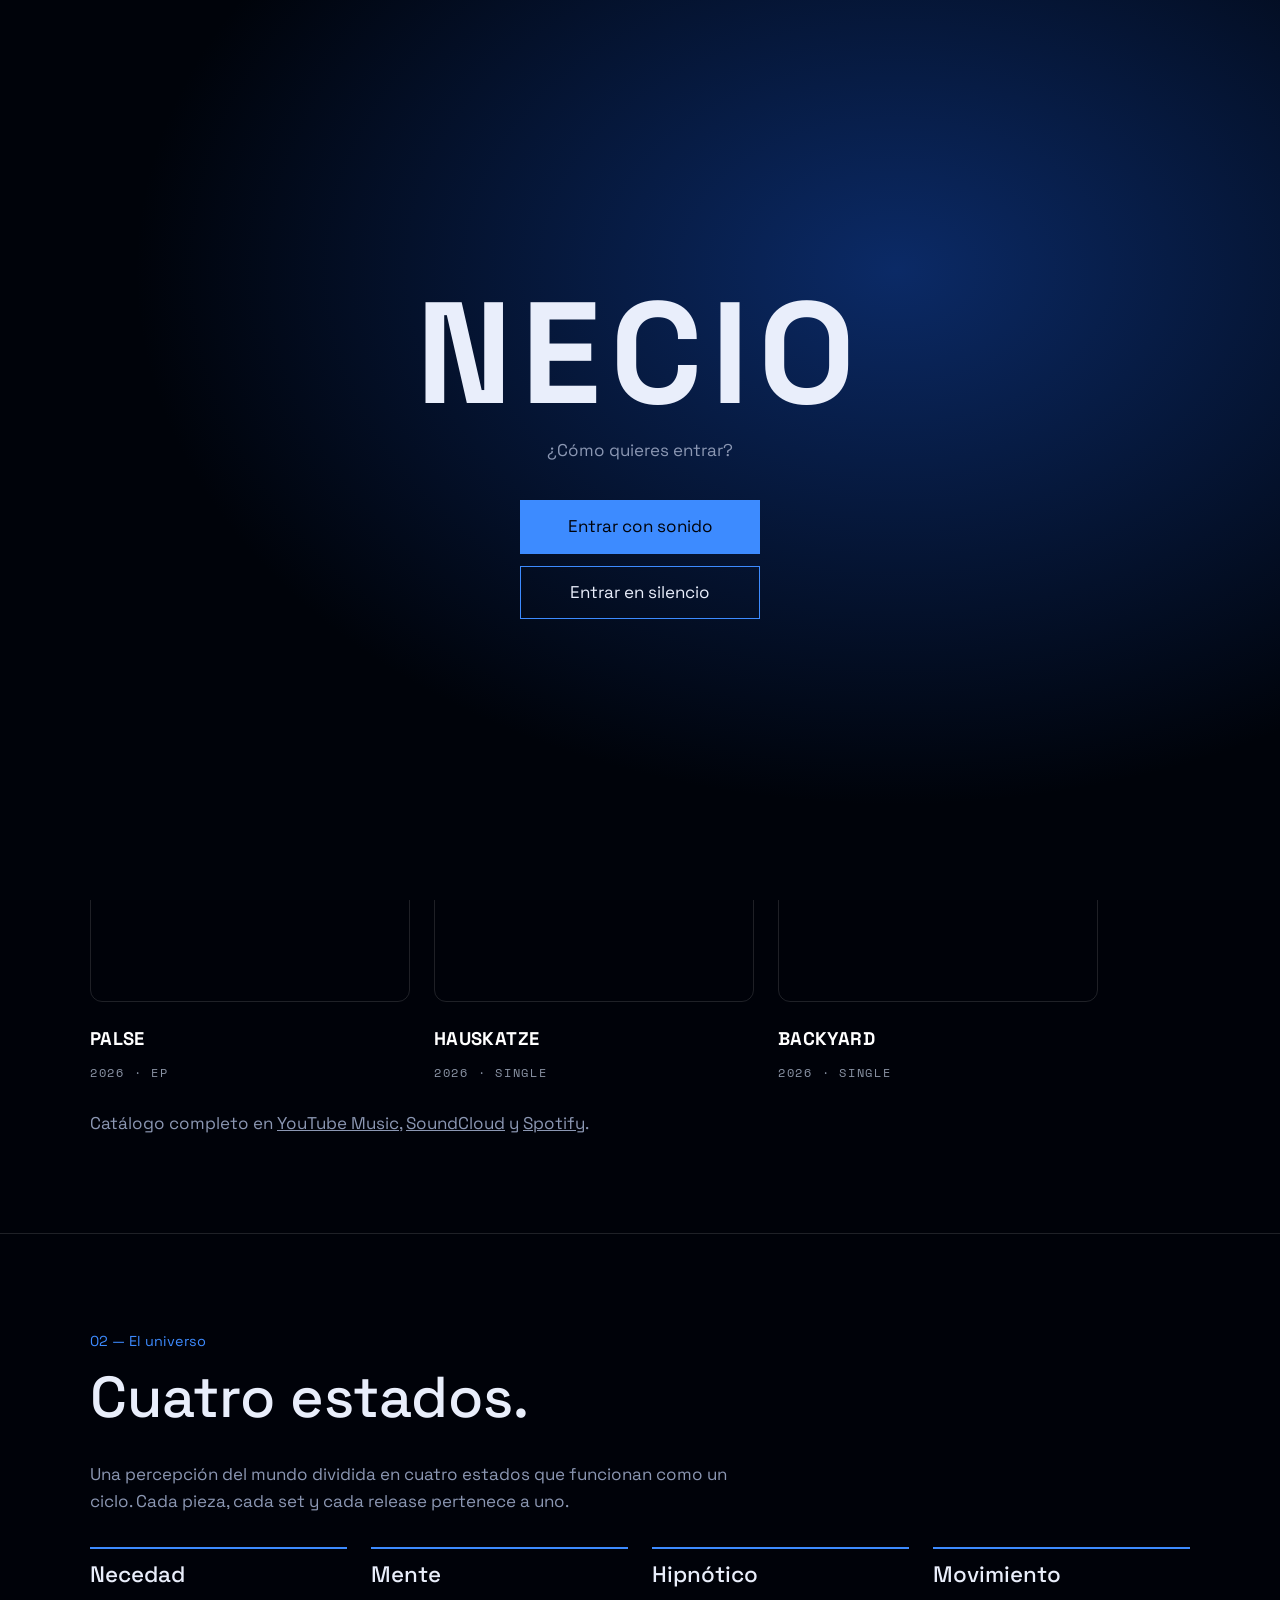
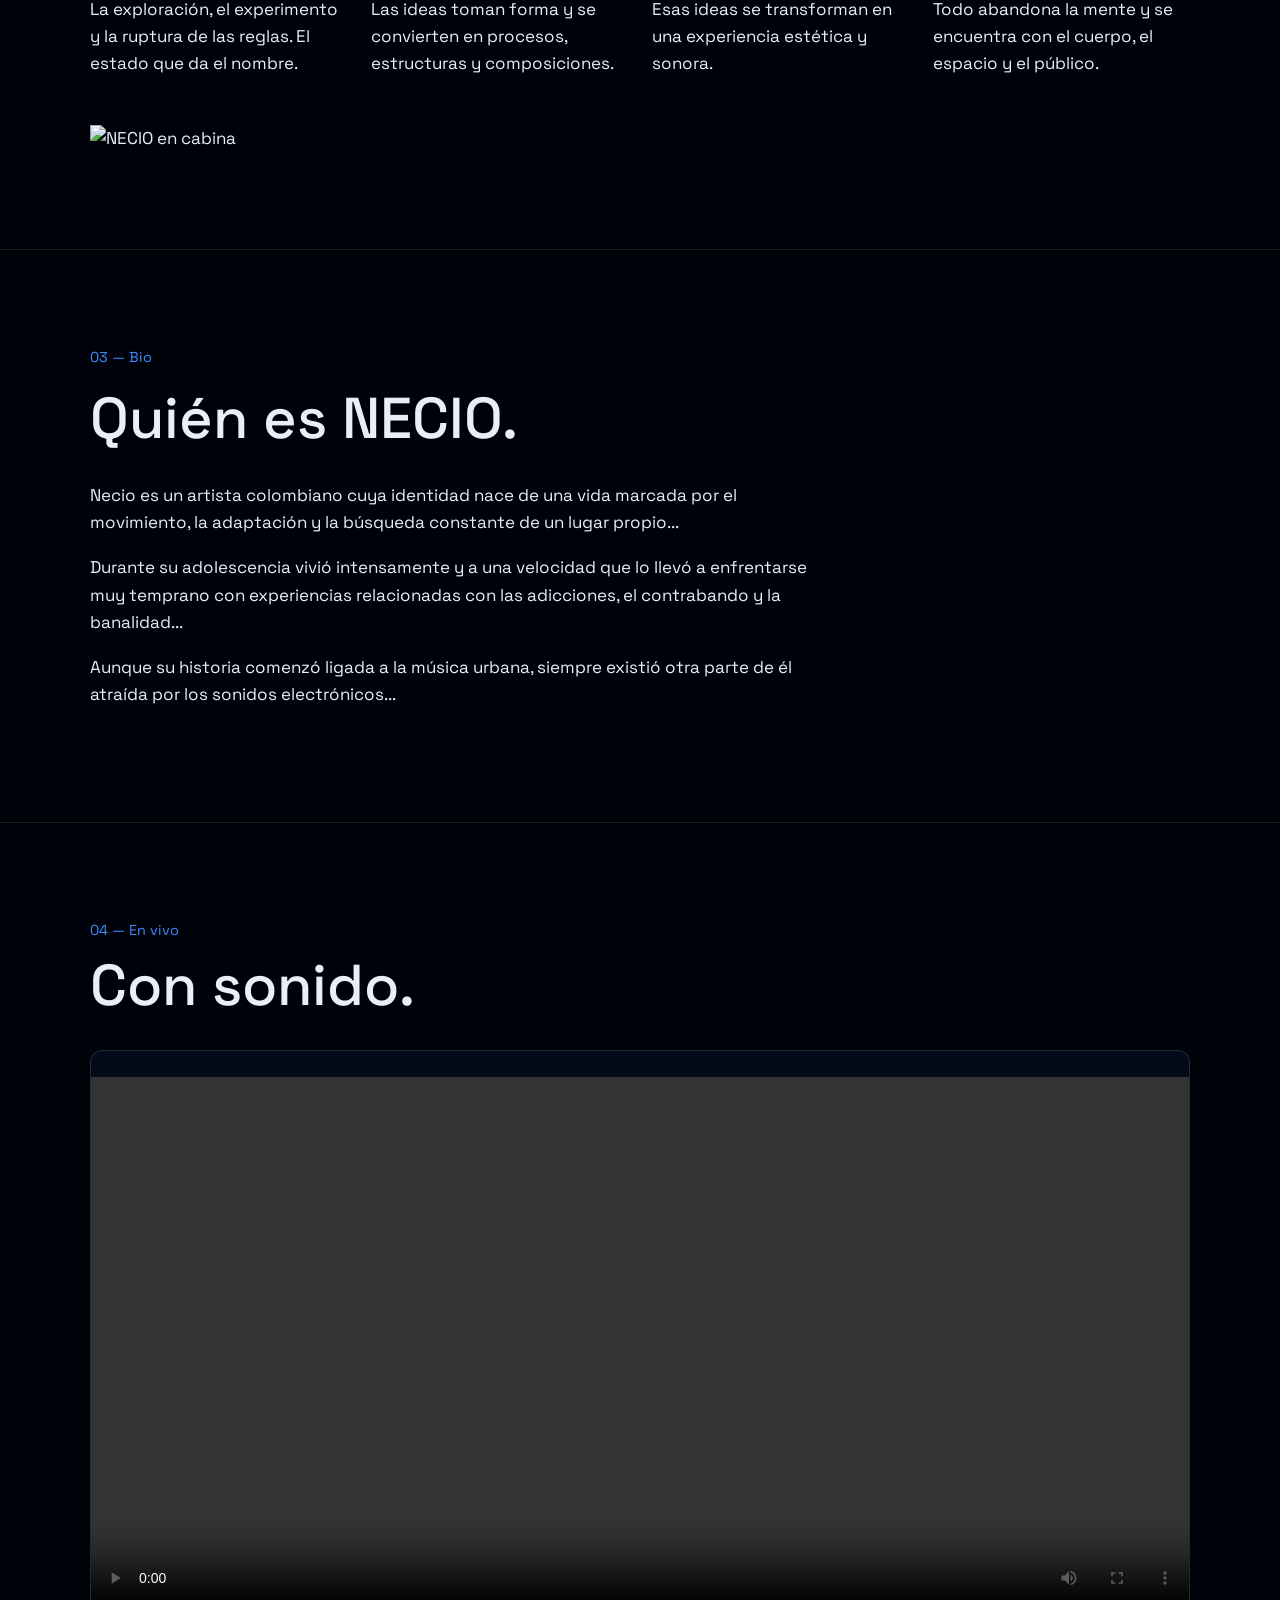
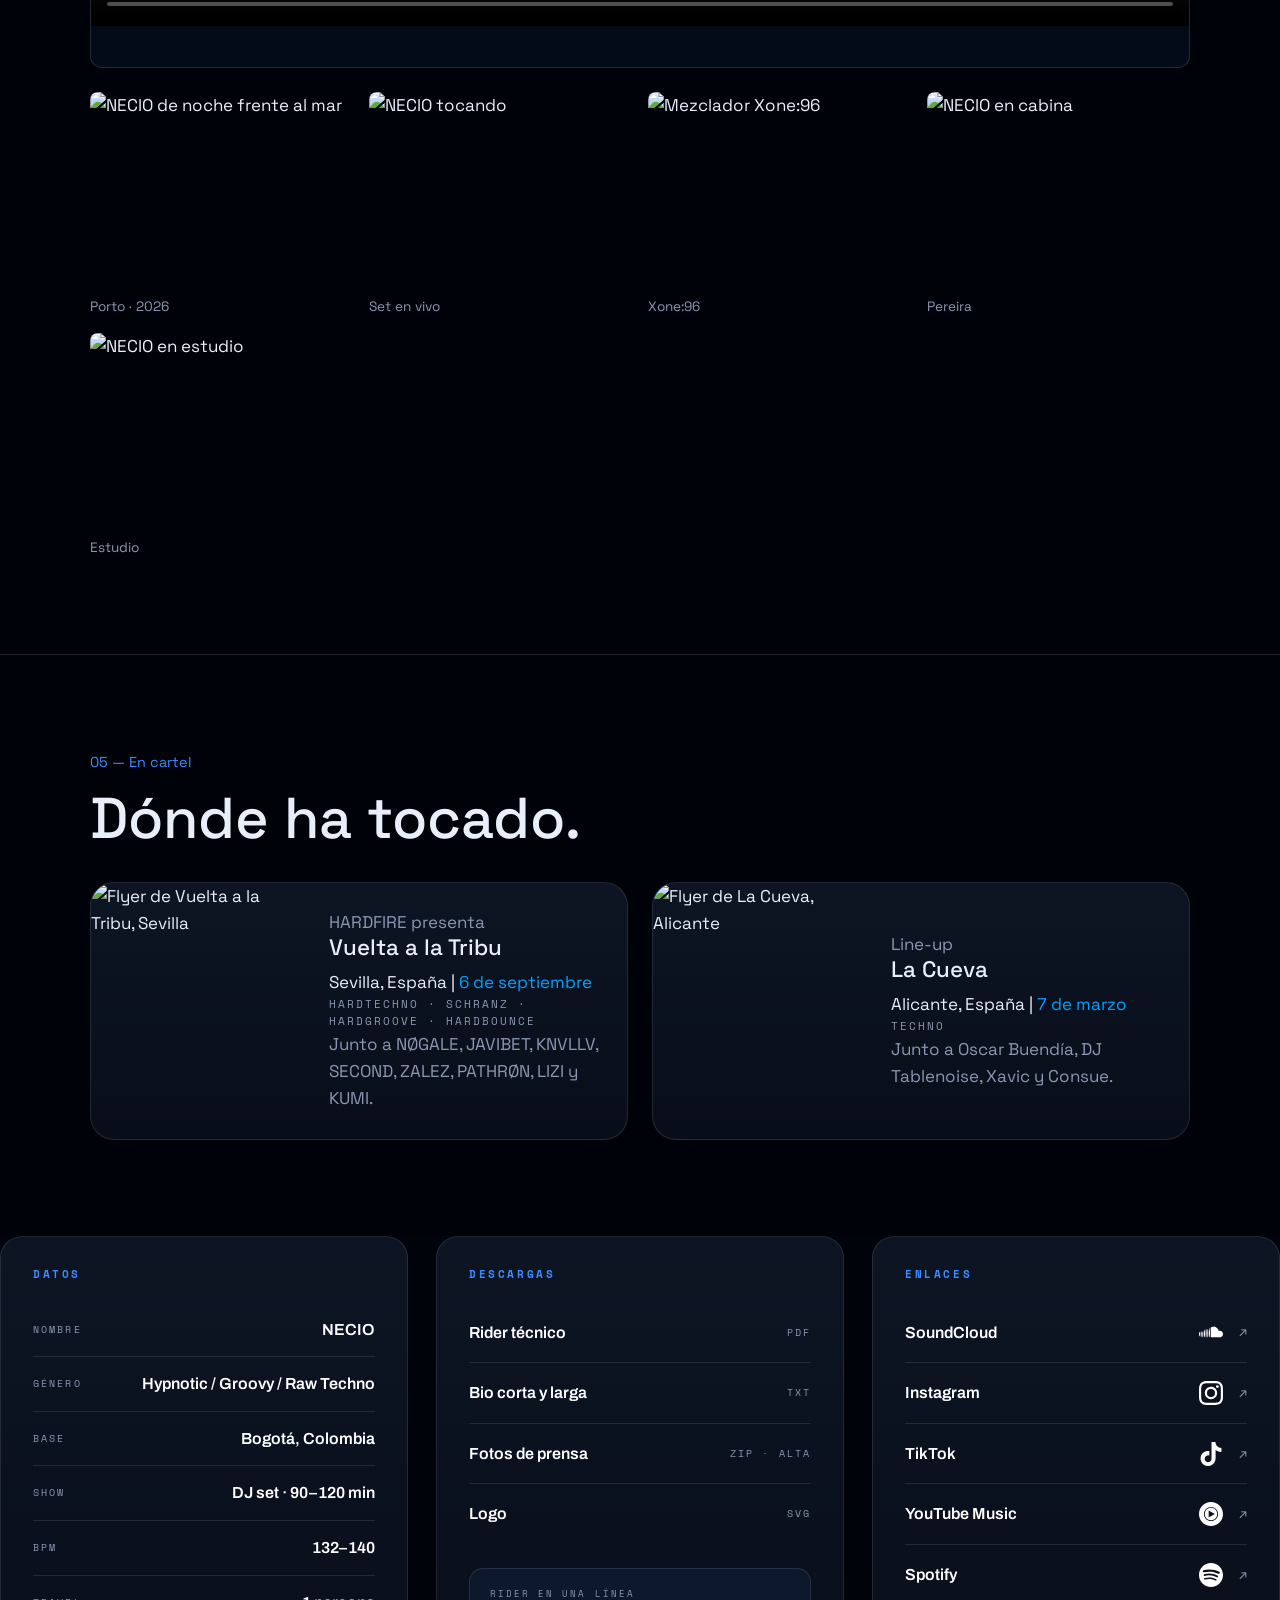
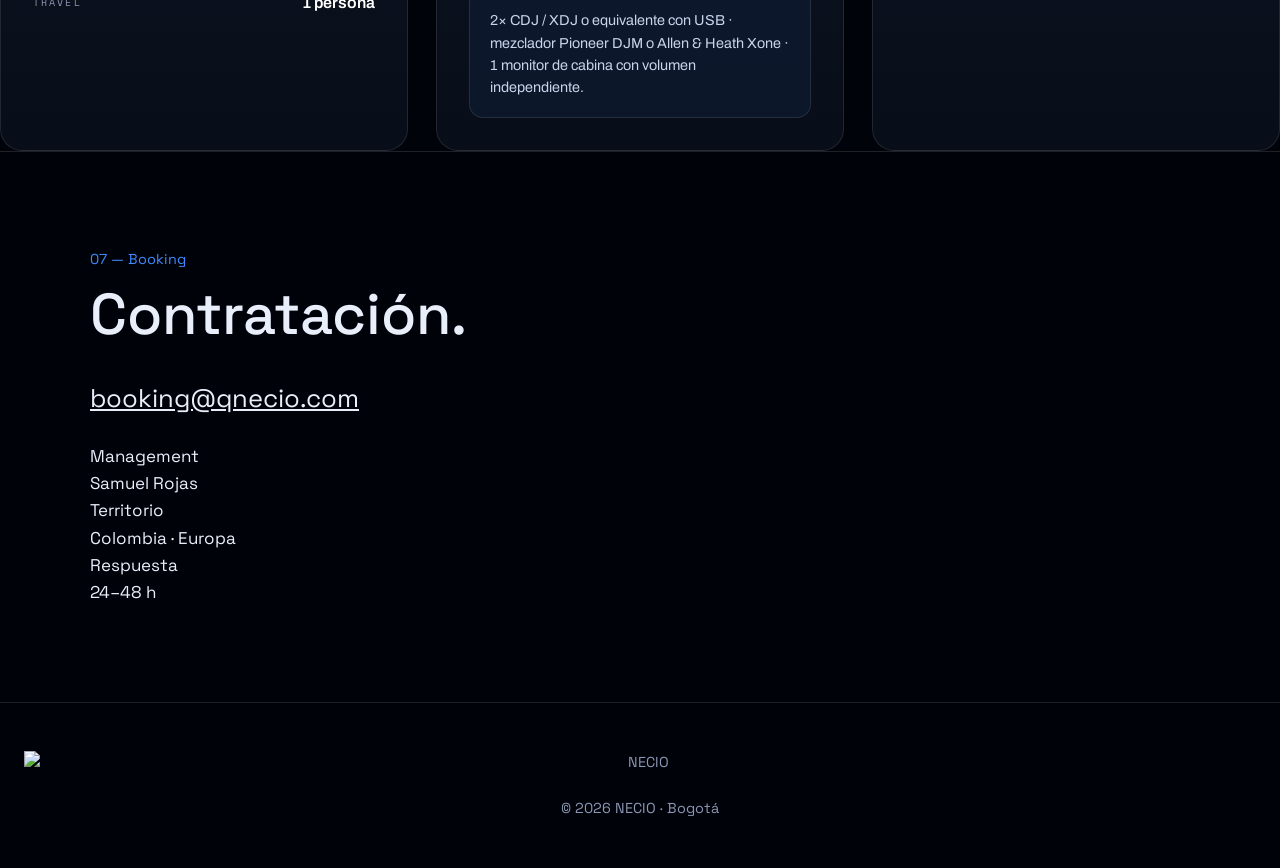
==== necio.html @ df72f092 "Actualizaciones finales" ====
<!DOCTYPE html>
<html lang="es">
<head>
  <meta charset="utf-8">
  <meta name="viewport" content="width=device-width, initial-scale=1, viewport-fit=cover">
  <title>NECIO</title>
  <meta name="description" content="NECIO, DJ y productor de techno hipnótico, groovy y raw desde Bogotá. Escucha el mix, los releases PALSE y HAUSKATZE, descarga el press kit y contacta para booking.">
  <meta name="theme-color" content="#00030a">
  <meta property="og:title" content="NECIO · Hypnotic / Groovy / Raw Techno · Bogotá">
  <meta property="og:image" content="https://qnecio.com/assets/img/playa-noche.jpg">
  <link rel="preconnect" href="https://fonts.googleapis.com">
  <link rel="preconnect" href="https://fonts.gstatic.com" crossorigin>
  <link href="https://fonts.googleapis.com/css2?family=Archivo:wght@400;500;600;700&family=Space+Grotesk:wght@300;400;500;700&family=Space+Mono&display=swap" rel="stylesheet">
  <link rel="stylesheet" href="style.css">
</head>


<body class="locked">

<!-- FONDO 3D + GRANO -->
<canvas id="gl" aria-hidden="true"></canvas>
<div class="grain" aria-hidden="true"></div>


<!-- ALMACÉN DE ÍCONOS OCULTO -->
<svg xmlns="http://www.w3.org/2000/svg" style="display: none;">
  <symbol id="icon-soundcloud" viewBox="0 0 24 24">
    <path d="M23.999 14.165c-.052 1.796-1.612 3.169-3.4 3.169h-8.18a.68.68 0 0 1-.675-.683V7.862a.747.747 0 0 1 .452-.724s.75-.513 2.333-.513a5.364 5.364 0 0 1 2.763.755 5.433 5.433 0 0 1 2.57 3.54c.282-.08.574-.121.868-.12.884 0 1.73.358 2.347.992s.948 1.49.922 2.373ZM10.721 8.421c.247 2.98.427 5.697 0 8.672a.264.264 0 0 1-.53 0c-.395-2.946-.22-5.718 0-8.672a.264.264 0 0 1 .53 0ZM9.072 9.448c.285 2.659.37 4.986-.006 7.655a.277.277 0 0 1-.55 0c-.331-2.63-.256-5.02 0-7.655a.277.277 0 0 1 .556 0Zm-1.663-.257c.27 2.726.39 5.171 0 7.904a.266.266 0 0 1-.532 0c-.38-2.69-.257-5.21 0-7.904a.266.266 0 0 1 .532 0Zm-1.647.77a26.108 26.108 0 0 1-.008 7.147.272.272 0 0 1-.542 0 27.955 27.955 0 0 1 0-7.147.275.275 0 0 1 .55 0Zm-1.67 1.769c.421 1.865.228 3.5-.029 5.388a.257.257 0 0 1-.514 0c-.21-1.858-.398-3.549 0-5.389a.272.272 0 0 1 .543 0Zm-1.655-.273c.388 1.897.26 3.508-.01 5.412-.026.28-.514.283-.54 0-.244-1.878-.347-3.54-.01-5.412a.283.283 0 0 1 .56 0Zm-1.668.911c.4 1.268.257 2.292-.026 3.572a.257.257 0 0 1-.514 0c-.241-1.262-.354-2.312-.023-3.572a.283.283 0 0 1 .563 0Z"/>
  </symbol>
  <symbol id="icon-spotify" viewBox="0 0 24 24">
    <path d="M12 0C5.4 0 0 5.4 0 12s5.4 12 12 12 12-5.4 12-12S18.66 0 12 0zm5.521 17.34c-.24.359-.66.48-1.021.24-2.82-1.74-6.36-2.101-10.561-1.141-.418.122-.779-.179-.899-.539-.12-.421.18-.78.54-.9 4.56-1.021 8.52-.6 11.64 1.32.42.18.479.659.301 1.02zm1.44-3.3c-.301.42-.841.6-1.262.3-3.239-1.98-8.159-2.58-11.939-1.38-.479.12-1.02-.12-1.14-.6-.12-.48.12-1.021.6-1.141C9.6 9.9 15 10.561 18.72 12.84c.361.181.54.78.241 1.2zm.12-3.36C15.24 8.4 8.82 8.16 5.16 9.301c-.6.179-1.2-.181-1.38-.721-.18-.601.18-1.2.72-1.381 4.26-1.26 11.28-1.02 15.721 1.621.539.3.719 1.02.419 1.56-.299.421-1.02.599-1.559.3z"/>
  </symbol>
  <symbol id="icon-youtubemusic" viewBox="0 0 24 24">
    <path d="M12 0C5.376 0 0 5.376 0 12s5.376 12 12 12 12-5.376 12-12S18.624 0 12 0zm0 19.104c-3.924 0-7.104-3.18-7.104-7.104S8.076 4.896 12 4.896s7.104 3.18 7.104 7.104-3.18 7.104-7.104 7.104zm0-13.332c-3.432 0-6.228 2.796-6.228 6.228S8.568 18.228 12 18.228s6.228-2.796 6.228-6.228S15.432 5.772 12 5.772zM9.684 15.54V8.46L15.816 12l-6.132 3.54z"/>
  </symbol>
  <symbol id="icon-tiktok" viewBox="0 0 24 24">
    <path d="M12.525.02c1.31-.02 2.61-.01 3.91-.02.08 1.53.63 3.09 1.75 4.17 1.12 1.11 2.7 1.62 4.24 1.79v4.03c-1.44-.05-2.89-.35-4.2-.97-.57-.26-1.1-.59-1.62-.93-.01 2.92.01 5.84-.02 8.75-.08 1.4-.54 2.79-1.35 3.94-1.31 1.92-3.58 3.17-5.91 3.21-1.43.08-2.86-.31-4.08-1.03-2.02-1.19-3.44-3.37-3.65-5.71-.02-.5-.03-1-.01-1.49.18-1.9 1.12-3.72 2.58-4.96 1.66-1.44 3.98-2.13 6.15-1.72.02 1.48-.04 2.96-.04 4.44-.99-.32-2.15-.23-3.02.37-.63.41-1.11 1.04-1.36 1.75-.21.51-.15 1.07-.14 1.61.24 1.64 1.82 3.02 3.5 2.87 1.12-.01 2.19-.66 2.77-1.61.19-.33.4-.67.41-1.06.1-1.79.06-3.57.07-5.36.01-4.03-.01-8.05.02-12.07z"/>
  </symbol>
  <symbol id="icon-instagram" viewBox="0 0 24 24">
    <path d="M7.0301.084c-1.2768.0602-2.1487.264-2.911.5634-.7888.3075-1.4575.72-2.1228 1.3877-.6652.6677-1.075 1.3368-1.3802 2.127-.2954.7638-.4956 1.6365-.552 2.914-.0564 1.2775-.0689 1.6882-.0626 4.947.0062 3.2586.0206 3.6671.0825 4.9473.061 1.2765.264 2.1482.5635 2.9107.308.7889.72 1.4573 1.388 2.1228.6679.6655 1.3365 1.0743 2.1285 1.38.7632.295 1.6361.4961 2.9134.552 1.2773.056 1.6884.069 4.9462.0627 3.2578-.0062 3.668-.0207 4.9478-.0814 1.28-.0607 2.147-.2652 2.9098-.5633.7889-.3086 1.4578-.72 2.1228-1.3881.665-.6682 1.0745-1.3378 1.3795-2.1284.2957-.7632.4966-1.636.552-2.9124.056-1.2809.0692-1.6898.063-4.948-.0063-3.2583-.021-3.6668-.0817-4.9465-.0607-1.2797-.264-2.1487-.5633-2.9117-.3084-.7889-.72-1.4568-1.3876-2.1228C21.2982 1.33 20.628.9208 19.8378.6165 19.074.321 18.2017.1197 16.9244.0645 15.6471.0093 15.236-.005 11.977.0014 8.718.0076 8.31.0215 7.0301.0839m.1402 21.6932c-1.17-.0509-1.8053-.2453-2.2287-.408-.5606-.216-.96-.4771-1.3819-.895-.422-.4178-.6811-.8186-.9-1.378-.1644-.4234-.3624-1.058-.4171-2.228-.0595-1.2645-.072-1.6442-.079-4.848-.007-3.2037.0053-3.583.0607-4.848.05-1.169.2456-1.805.408-2.2282.216-.5613.4762-.96.895-1.3816.4188-.4217.8184-.6814 1.3783-.9003.423-.1651 1.0575-.3614 2.227-.4171 1.2655-.06 1.6447-.072 4.848-.079 3.2033-.007 3.5835.005 4.8495.0608 1.169.0508 1.8053.2445 2.228.408.5608.216.96.4754 1.3816.895.4217.4194.6816.8176.9005 1.3787.1653.4217.3617 1.056.4169 2.2263.0602 1.2655.0739 1.645.0796 4.848.0058 3.203-.0055 3.5834-.061 4.848-.051 1.17-.245 1.8055-.408 2.2294-.216.5604-.4763.96-.8954 1.3814-.419.4215-.8181.6811-1.3783.9-.4224.1649-1.0577.3617-2.2262.4174-1.2656.0595-1.6448.072-4.8493.079-3.2045.007-3.5825-.006-4.848-.0608M16.953 5.5864A1.44 1.44 0 1 0 18.39 4.144a1.44 1.44 0 0 0-1.437 1.4424M5.8385 12.012c.0067 3.4032 2.7706 6.1557 6.173 6.1493 3.4026-.0065 6.157-2.7701 6.1506-6.1733-.0065-3.4032-2.771-6.1565-6.174-6.1498-3.403.0067-6.156 2.771-6.1496 6.1738M8 12.0077a4 4 0 1 1 4.008 3.9921A3.9996 3.9996 0 0 1 8 12.0077"/>
  </symbol>
</svg>

<!-- PANTALLA DE ENTRADA -->
<div id="gate" role="dialog" aria-label="Entrada">
  <h1>NECIO</h1>
  <p>¿Cómo quieres entrar?</p>
  <button class="btn fill" id="enter-sound" type="button">Entrar con sonido</button>
  <button class="btn" id="enter-silent" type="button">Entrar en silencio</button>
</div>

<!-- Música de fondo -->

<audio id="bg-music" src="musica/emerald.wav" type="audio/wav" loop preload="auto"></audio>

<!-- PANTALLA EMERGENTE PARA SUSCRIBIRSE -->
<div id="email-modal" class="email-modal" hidden>
  <div class="email-modal__box" role="dialog" aria-modal="true" aria-labelledby="email-title">
    <button type="button" id="email-close" class="email-modal__close" aria-label="Cerrar ventana">&times;</button>
    <p class="email-modal__tag">NECIO · ACCESS</p>
    <h2 id="email-title">Antes de entrar.</h2>
    <p class="email-modal__description">Déjanos tu correo para entrar en nuestro universo.</p>

    <form id="email-form">
      <label for="subscriber-email">CORREO ELECTRÓNICO</label>
      <input type="email" id="subscriber-email" name="email" placeholder="tu@email.com" autocomplete="email" required>
      <button type="submit" class="btn fill email-modal__submit">Continuar →</button>
      <p class="email-modal__error" id="email-error" hidden>Introduce un correo electrónico válido.</p>

      <p class="email-modal__ok" id="email-ok" role="status" hidden></p>
      <p class="email-modal__note">Tu acceso comienza aquí.</p>
    </form>
  </div>
</div>

<!-- NAVEGACIÓN -->
<nav>
  <a href="#top"><img src="https://qnecio.com/assets/logo/necio-logo-blanco.svg" alt="NECIO"></a>
  <ul>
    <li><a href="#escucha">Escucha</a></li>
    <li><a href="#estados">Estados</a></li>
    <li><a href="#bio">Bio</a></li>
    <li><a href="#eventos">En cartel</a></li>
    <li><a href="#booking">Booking</a></li>
    <li><button id="sound" type="button" aria-label="Activar o desactivar la música">♪ OFF</button></li>
  </ul>
</nav>

<!-- 01 ESCUCHA -->
<section id="escucha">
  <div class="wrap">
    <p class="tag">01 — Escucha</p>
    <h2>Lo primero es el sonido.</h2>

    <iframe
      title="Reproductor de SoundCloud: qnecio"
      width="100%"
      height="166"
      allow="autoplay"
      loading="lazy"
      src="https://w.soundcloud.com/player/?url=https%3A//soundcloud.com/qnecio&color=%233d8bff&auto_play=false&hide_related=true&show_comments=false&show_user=true&show_reposts=false&show_teaser=false&visual=false">
    </iframe>

    <iframe
      title="Reproductor de Spotify"
      src="https://open.spotify.com/embed/track/4pSCnmc9oeDMfPGoiKMS5H?utm_source=generator&theme=0"
      width="100%"
      height="152"
      style="border-radius:12px"
      allow="autoplay; clipboard-write; encrypted-media; fullscreen; picture-in-picture"
      loading="lazy"
      referrerpolicy="strict-origin-when-cross-origin">
    </iframe>

    <h3>Releases</h3>
    <div class="releases">
      <a class="release" href="https://music.youtube.com/watch?v=eZcFYMa-s64" target="_blank" rel="noopener noreferrer">
        <img src="https://yt3.googleusercontent.com/lQ50PLWq1FJasLTcOrKSk-A55QZu2jLQfzMXGzaXA_AhbRSQWYRA1R1ilvt7PXXEuQCtOLxrFVoseEM=w544-h544-l90-rj" alt="Portada de PALSE" width="320" height="320" loading="lazy">
        <strong>PALSE</strong>
        <span class="muted">2026 · EP</span>
      </a>

      <a class="release" href="https://music.youtube.com/playlist?list=OLAK5uy_l9RpSk4zYA73ZS7eaqklTGRxHxzu5vGXg" target="_blank" rel="noopener noreferrer">
        <img src="https://yt3.googleusercontent.com/OzTd1OgPOma-A71MLcPQY0gH9muH-9jNK853Go7K_2lNufgJsKyTeik4tQnRVSNShxPPuvFhgncRJink=w544-h544-l90-rj" alt="Portada de HAUSKATZE" width="320" height="320" loading="lazy">
        <strong>HAUSKATZE</strong>
        <span class="muted">2026 · single</span>
      </a>
      

      <a class="release" href="https://open.spotify.com/intl-es/track/6tu3sA7BTgzYyQCEc0Fdeo" target="_blank" rel="noopener noreferrer">
        <img src="https://yt3.googleusercontent.com/6HkTMRrMeraMIDOs9ZriLLwE3rVfEAQZunnpQaQMpihpAy3nAWjaMpxAtdzuMNBVtDZjNw1Xt1ypJYw=w544-h544-l90-rj" alt="Portada de backyard" width="320" height="320" loading="lazy">
        <strong>backyard</strong>
        <span class="muted">2026 · single</span>
      </a>
    </div>

    <p class="muted">Catálogo completo en
      <a href="https://music.youtube.com/channel/UCPGDyVlzx31NlHDOk-OP0dg" target="_blank" rel="noopener noreferrer">YouTube Music</a>,
      <a href="https://soundcloud.com/qnecio" target="_blank" rel="noopener noreferrer">SoundCloud</a> y
      <a href="https://open.spotify.com/intl-es/artist/1RCXGQvTMVhylnTfVBvAuv" target="_blank" rel="noopener noreferrer">Spotify</a>.
    </p>
  </div>
</section>

<!-- 02 ESTADOS -->
<section id="estados">
  <div class="wrap">
    <p class="tag">02 — El universo</p>
    <h2>Cuatro estados.</h2>
    <p class="muted" style="max-width:60ch">Una percepción del mundo dividida en cuatro estados que funcionan como un ciclo. Cada pieza, cada set y cada release pertenece a uno.</p>

    <ol class="estados">
      <li><h3>Necedad</h3><p>La exploración, el experimento y la ruptura de las reglas. El estado que da el nombre.</p></li>
      <li><h3>Mente</h3><p>Las ideas toman forma y se convierten en procesos, estructuras y composiciones.</p></li>
      <li><h3>Hipnótico</h3><p>Esas ideas se transforman en una experiencia estética y sonora.</p></li>
      <li><h3>Movimiento</h3><p>Todo abandona la mente y se encuentra con el cuerpo, el espacio y el público.</p></li>
    </ol>

    <img src="https://qnecio.com/assets/img/estudio-humo.jpg" alt="NECIO en cabina" loading="lazy">
  </div>
</section>

<!-- 03 BIO -->
<section id="bio">
  <div class="wrap bio">
    <p class="tag">03 — Bio</p>
    <h2>Quién es NECIO.</h2>
    <p>Necio es un artista colombiano cuya identidad nace de una vida marcada por el movimiento, la adaptación y la búsqueda constante de un lugar propio...</p>
    <p>Durante su adolescencia vivió intensamente y a una velocidad que lo llevó a enfrentarse muy temprano con experiencias relacionadas con las adicciones, el contrabando y la banalidad...</p>
    <p>Aunque su historia comenzó ligada a la música urbana, siempre existió otra parte de él atraída por los sonidos electrónicos...</p>
  </div>
</section>

<!-- 04 EN VIVO -->
<section id="envivo">
  <div class="wrap">
    <p class="tag">04 — En vivo</p>
    <h2>Con sonido.</h2>

    <div class="video">
      <video controls playsinline preload="metadata" style="width:100%;margin-bottom:16px">
        <source src="NECIO-fotos-prensa (1)/necio-live.mp4" type="video/mp4">
        Tu navegador no puede reproducir este video.
        </video>
    </div>

    <div class="gallery">
      <figure><img src="https://qnecio.com/assets/img/playa-noche.jpg" alt="NECIO de noche frente al mar" loading="lazy"><figcaption>Porto · 2026</figcaption></figure>
      <figure><img src="https://qnecio.com/assets/img/cabina-roja.jpg" alt="NECIO tocando" loading="lazy"><figcaption>Set en vivo</figcaption></figure>
      <figure><img src="https://qnecio.com/assets/img/xone96.jpg" alt="Mezclador Xone:96" loading="lazy"><figcaption>Xone:96</figcaption></figure>
      <figure><img src="https://qnecio.com/assets/img/cabina-technics.jpg" alt="NECIO en cabina" loading="lazy"><figcaption>Pereira</figcaption></figure>
        
      <figure><img src="https://qnecio.com/assets/img/estudio-azul.jpg" alt="NECIO en estudio" loading="lazy"><figcaption>Estudio</figcaption></figure>
    </div>
  </div>
</section>

<!-- 05 EN CARTEL -->
<section id="eventos">
  <div class="wrap">
    <p class="tag">05 — En cartel</p>
    <h2>Dónde ha tocado.</h2>
    <div class="events">

      <article class="event">
        <img src="https://qnecio.com/assets/img/evento-vuelta-tribu.jpg" alt="Flyer de Vuelta a la Tribu, Sevilla" loading="lazy">
        <div>
          <p class="muted">HARDFIRE presenta</p>
          <h3>Vuelta a la Tribu</h3>
          <p>Sevilla, España | <span style="color:#00A2FF;">6 de septiembre</span></p>
          <p class="muted" style="font-family:'Space Mono',ui-monospace,monospace; font-size:11px; letter-spacing:.18em; text-transform:uppercase;">Hardtechno · Schranz · Hardgroove · Hardbounce</p>
          <p class="muted">Junto a NØGALE, JAVIBET, KNVLLV, SECOND, ZALEZ, PATHRØN, LIZI y KUMI.</p>
        </div>
      </article>

      <article class="event">
        <img src="https://qnecio.com/assets/img/evento-la-cueva.jpg" alt="Flyer de La Cueva, Alicante" loading="lazy">
        <div>
          <p class="muted">Line-up</p>
          <h3>La Cueva</h3>
          <p>Alicante, España | <span style="color:#00A2FF;">7 de marzo</span></p>
          <p class="muted" style="font-family:'Space Mono',ui-monospace,monospace; font-size:11px; letter-spacing:.18em; text-transform:uppercase;">Techno</p>
          <p class="muted">Junto a Oscar Buendía, DJ Tablenoise, Xavic y Consue.</p>
        </div>
      </article>

    </div>
  </div>
</section>

<!-- 06 PRESS KIT -->
<div class="press">
  <div class="press__col">
    <h3 class="sub">Datos</h3>
    <dl class="datos">
      <div><dt>Nombre</dt><dd>NECIO</dd></div>
      <div><dt>Género</dt><dd>Hypnotic / Groovy / Raw Techno</dd></div>
      <div><dt>Base</dt><dd>Bogotá, Colombia</dd></div>
      <div><dt>Show</dt><dd>DJ set · 90–120 min</dd></div>
      <div><dt>BPM</dt><dd>132–140</dd></div>
      <div><dt>Travel</dt><dd>1 persona</dd></div>
    </dl>
  </div>

  <div class="press__col">
    <h3 class="sub">Descargas</h3>
    <ul class="descargas">
      <li><a href="https://qnecio.com/assets/press/NECIO-Rider-Tecnico.pdf" download>Rider técnico <span>pdf</span></a></li>
      <li><a href="https://qnecio.com/assets/press/necio-bio.txt" download>Bio corta y larga <span>txt</span></a></li>
      <li><a href="https://qnecio.com/assets/press/NECIO-fotos-prensa.zip" download>Fotos de prensa <span>zip · alta</span></a></li>
      <li><a href="https://qnecio.com/assets/logo/necio-logo-blanco.svg" download>Logo <span>svg</span></a></li>
    </ul>
    <div class="rider-resumen">
      <p class="rider-resumen__t">Rider en una línea</p>
      <p>2× CDJ / XDJ o equivalente con USB · mezclador Pioneer DJM o Allen &amp; Heath Xone · 1 monitor de cabina con volumen independiente.</p>
    </div>
  </div>

  <div class="press__col">
    <h3 class="sub">Enlaces</h3>
    <ul class="enlaces">
      <li><a href="https://soundcloud.com/qnecio" target="_blank" rel="noopener noreferrer">SoundCloud 
      <svg class="icono"><use href="#icon-soundcloud"></use></svg> </a> </li>
      <li><a href="https://www.instagram.com/qnecio/" target="_blank" rel="noopener noreferrer">Instagram
        <svg class="icono"><use href="#icon-instagram"></use></svg>
      </a></li>
      <li><a href="https://www.tiktok.com/@qnecio" target="_blank" rel="noopener noreferrer">TikTok 
        <svg class="icono"><use href="#icon-tiktok"></use></svg></a></li>
      <li><a href="https://music.youtube.com/channel/UCPGDyVlzx31NlHDOk-OP0dg" target="_blank" rel="noopener noreferrer">YouTube Music
        <svg class="icono"><use href="#icon-youtubemusic"></use></svg>
      </a></li>
      <li><a href="https://open.spotify.com/intl-es/artist/1RCXGQvTMVhylnTfVBvAuv" target="_blank" rel="noopener noreferrer">Spotify
        <svg class="icono"><use href="#icon-spotify"></use></svg>
      </a></li>
    </ul>
  </div>
</div>


<!-- 07 BOOKING -->
<section id="booking">
  <div class="wrap">
    <p class="tag">07 — Booking</p>
    <h2>Contratación.</h2>
    <p style="font-size:1.6rem;margin-bottom:24px"><a href="mailto:booking@qnecio.com">booking@qnecio.com</a></p>
    <dl>
      <dt>Management</dt><dd>Samuel Rojas</dd>
      <dt>Territorio</dt><dd>Colombia · Europa</dd>
      <dt>Respuesta</dt><dd>24–48 h</dd>
    </dl>
  </div>
</section>

<footer>
  <img src="https://qnecio.com/assets/logo/necio-logo-blanco.svg" alt="NECIO">
  <p>© 2026 NECIO · Bogotá</p>
</footer>

<script src="supabase.js"></script>
<script type="importmap">
{ "imports": { "three": "https://cdn.jsdelivr.net/npm/three@0.169.0/build/three.module.js" } }
</script>
<script type="module" src="script.js"></script>

</body>
</html>
---- style.css ----
/* =========================================================
   1. COLORES Y TIPOGRAFÍA
   ========================================================= */
:root {
  --bg: #00030a;         /* fondo principal */
  --bg-soft: #071022;    /* fondo de tarjetas */
  --text: #e9eefb;       /* texto */
  --muted: #8b97b3;      /* texto secundario */
  --accent: #3d8bff;     /* azul de acento */
  --line: rgba(255, 255, 255, 0.12);
  --font: "Space Grotesk", system-ui, sans-serif;
  --mono: "Space Mono", ui-monospace, "SF Mono", Menlo, Consolas, monospace;
  --max: 1100px;
}

* {
  box-sizing: border-box;
  margin: 0;
  padding: 0;
}

html {
  background: var(--bg);
  scroll-behavior: smooth;
  scroll-padding-top: 70px;
  overflow-x: clip;
}

body {
  background: none;
  color: var(--text);
  font-family: var(--font);
  line-height: 1.6;
  font-size: 17px;
}

/* Bloqueo de scroll mientras la pantalla de entrada esté activa */
body.locked {
  overflow: hidden;
}

img {
  max-width: 100%;
  display: block;
}

a {
  color: inherit;
}

section {
  padding: 96px 24px;
  border-top: 1px solid var(--line);
  background: rgba(0, 3, 10, 0.35);
}

.wrap {
  max-width: var(--max);
  margin: 0 auto;
}

h1, h2, h3 {
  line-height: 1.1;
  font-weight: 500;
}

h2 {
  font-size: clamp(2rem, 5vw, 3.6rem);
  margin-bottom: 32px;
}

h3 {
  font-size: 1.4rem;
  margin-bottom: 8px;
}

.tag {
  color: var(--accent);
  font-size: 0.9rem;
  margin-bottom: 12px;
}

.muted {
  color: var(--muted);
}

.btn {
  display: inline-block;
  padding: 12px 26px;
  border: 1px solid var(--accent);
  text-decoration: none;
  margin: 0 8px 8px 0;
  transition: background 0.2s, color 0.2s;
}

.btn:hover,
.btn.fill {
  background: var(--accent);
  color: #00030a;
}

/* =========================================================
   2. FONDO 3D Y GRANO
   ========================================================= */
#gl {
  position: fixed;
  inset: 0;
  width: 100%;
  height: 100%;
  z-index: -1;
  pointer-events: none;
  background: #010203;
}

.grain {
  position: fixed;
  inset: 0;
  z-index: 50;
  pointer-events: none;
  opacity: 0.07;
  background-image: url("data:image/svg+xml;utf8,<svg xmlns='http://www.w3.org/2000/svg' width='200' height='200'><filter id='n'><feTurbulence type='fractalNoise' baseFrequency='.9' numOctaves='2' stitchTiles='stitch'/></filter><rect width='100%' height='100%' filter='url(%23n)'/></svg>");
  animation: grain 1s steps(6) infinite;
}

@keyframes grain {
  0%   { background-position: 0 0; }
  20%  { background-position: -30px 20px; }
  40%  { background-position: 20px -30px; }
  60%  { background-position: -20px -10px; }
  80%  { background-position: 30px 30px; }
  100% { background-position: 0 0; }
}

@media (prefers-reduced-motion: reduce) {
  .grain { animation: none; }
}

/* =========================================================
   3. PANTALLA DE ENTRADA Y BOTÓN DE SONIDO
   ========================================================= */
#gate {
  position: fixed;
  inset: 0;
  z-index: 100;
  display: flex;
  flex-direction: column;
  align-items: center;
  justify-content: center;
  gap: 12px;
  text-align: center;
  padding: 24px;
  background: radial-gradient(ellipse at 70% 30%, #0b2a66 0%, transparent 60%), var(--bg);
  transition: opacity 0.8s ease, visibility 0.8s ease;
}

#gate.hide {
  opacity: 0;
  visibility: hidden;
  pointer-events: none;
}

#gate h1 {
  font-size: clamp(3rem, 14vw, 9rem);
  font-weight: 700;
  letter-spacing: 0.06em;
  line-height: 1;
}

#gate p {
  color: var(--muted);
  margin-bottom: 24px;
}

#gate .btn {
  margin: 0;
  min-width: 240px;
  cursor: pointer;
  background: none;
  color: var(--text);
  font: inherit;
}

#gate .btn.fill {
  background: var(--accent);
  color: #00030a;
}

#gate .btn:hover {
  background: var(--accent);
  color: #00030a;
}

#sound {
  padding: 4px 12px;
  border: 1px solid var(--line);
  border-radius: 999px;
  background: none;
  color: var(--muted);
  font: inherit;
  font-size: 0.8rem;
  letter-spacing: 0.1em;
  cursor: pointer;
  display: inline-block !important;
}

#sound:hover {
  color: var(--text);
  border-color: var(--accent);
}

/* =========================================================
   4. NAV
   ========================================================= */
nav {
  position: fixed;
  top: 0;
  left: 0;
  right: 0;
  z-index: 10;
  display: flex;
  justify-content: space-between;
  align-items: center;
  padding: 14px 24px;
  background: rgba(0, 3, 10, 0.85);
  backdrop-filter: blur(8px);
  -webkit-backdrop-filter: blur(8px);
  border-bottom: 1px solid var(--line);
}

nav img {
  height: 26px;
}

nav ul {
  display: flex;
  gap: 22px;
  list-style: none;
  font-size: 0.95rem;
  align-items: center;
}

nav a {
  text-decoration: none;
  color: var(--muted);
  transition: color 0.2s;
}

nav a:hover {
  color: var(--text);
}

@media (max-width: 700px) {
  nav {
    padding: 10px 16px;
  }
  nav ul {
    gap: 10px;
    font-size: 0.78rem;
  }
}

/* =========================================================
   5. HERO
   ========================================================= */
#top {
  min-height: 100vh;
  display: flex;
  align-items: center;
  border: 0;
  background: radial-gradient(ellipse at 70% 30%, rgba(11, 42, 102, 0.6) 0%, transparent 60%);
}

#top h1 {
  font-size: clamp(3rem, 10vw, 8rem);
  font-weight: 700;
  letter-spacing: 0.04em;
  margin-bottom: 16px;
}

#top .lead {
  font-size: 1.3rem;
  max-width: 30ch;
  margin-bottom: 28px;
}

.hero-meta {
  display: flex;
  gap: 40px;
  margin-bottom: 32px;
  color: var(--muted);
}

.hero-meta b {
  display: block;
  color: var(--text);
  font-weight: 400;
}

/* =========================================================
   6. ESCUCHA
   ========================================================= */
iframe {
  width: 100%;
  max-width: 100%;
  border: 0;
  margin-bottom: 40px;
}

.releases {
  display: flex;
  flex-wrap: wrap;
  justify-content: flex-start;
  gap: 24px;
  margin: 16px 0 28px;
}

.release {
  display: flex;
  flex-direction: column;
  align-items: flex-start;
  width: 320px;
  max-width: 100%;
  text-decoration: none;
  color: inherit;
}

.release img {
  width: 100%;
  aspect-ratio: 1 / 1;
  object-fit: cover;
  border: 1px solid rgba(255, 255, 255, 0.12);
  border-radius: 12px;
  transition: transform 0.2s ease, border-color 0.2s ease;
}

.release:hover img {
  transform: translateY(-3px);
  border-color: rgba(255, 255, 255, 0.3);
}

.release strong {
  margin-top: 22px;
  font-size: 1.15rem;
  font-weight: 800;
  letter-spacing: 0.02em;
  text-transform: uppercase;
  color: #fff;
}

.release .muted {
  margin-top: 10px;
  font-family: var(--mono);
  font-size: 0.72rem;
  letter-spacing: 0.15em;
  text-transform: uppercase;
  color: #8b95a7;
}

@media (max-width: 700px) {
  .release {
    width: 100%;
  }
}

/* =========================================================
   7. ESTADOS
   ========================================================= */
.estados {
  display: grid;
  grid-template-columns: repeat(auto-fit, minmax(220px, 1fr));
  gap: 24px;
  margin: 32px 0 48px;
  list-style: none;
}

.estados li {
  border-top: 2px solid var(--accent);
  padding-top: 14px;
}

/* =========================================================
   8. BIO
   ========================================================= */
.bio p {
  max-width: 68ch;
  margin-bottom: 18px;
}

details summary {
  cursor: pointer;
  color: var(--accent);
  margin: 16px 0;
}

/* =========================================================
   9. GALERÍA Y EN VIVO
   ========================================================= */
.gallery {
  display: grid;
  grid-template-columns: repeat(auto-fit, minmax(240px, 1fr));
  gap: 16px;
}

.gallery img {
  width: 100%;
  aspect-ratio: 4 / 3;
  object-fit: cover;
  border-radius: 8px;
}

figcaption {
  color: var(--muted);
  font-size: 0.85rem;
  margin-top: 6px;
}

.video {
  width: 100%;
  aspect-ratio: 16 / 9;
  background: rgba(7, 16, 34, 0.7);
  border: 1px solid var(--line);
  border-radius: 12px;
  display: grid;
  place-items: center;
  margin-bottom: 24px;
  color: var(--muted);
}

/* =========================================================
   10. EVENTOS (EN CARTEL)
   ========================================================= */
.events {
  display: grid;
  grid-template-columns: repeat(auto-fit, minmax(300px, 1fr));
  gap: 24px;
}

.event {
  display: grid;
  grid-template-columns: 210px 1fr;
  background: linear-gradient(180deg, rgba(14, 22, 38, 0.92), rgba(9, 15, 27, 0.92));
  border: 1px solid rgba(255, 255, 255, 0.10);
  border-radius: 24px;
  overflow: hidden;
  transition: transform 0.25s ease, border-color 0.25s ease;
}

.event:hover {
  transform: translateY(-4px);
  border-color: rgba(61, 139, 255, 0.45);
}

.event img {
  width: 100%;
  height: 100%;
  min-height: 220px;
  object-fit: cover;
}

.event div {
  padding: 26px 28px;
  display: flex;
  flex-direction: column;
  justify-content: center;
}

@media (max-width: 640px) {
  .event {
    grid-template-columns: 1fr;
  }
  .event img {
    height: 200px;
    min-height: auto;
  }
}

/* =========================================================
   11. PRESS KIT
   ========================================================= */
.press {
  display: grid;
  grid-template-columns: repeat(auto-fit, minmax(280px, 1fr));
  gap: 28px;
}

.press__col {
  background: linear-gradient(180deg, rgba(14, 22, 38, 0.92), rgba(9, 15, 27, 0.92));
  border: 1px solid rgba(255, 255, 255, 0.10);
  border-radius: 22px;
  padding: 32px;
  font-family: "Archivo", var(--font);
}

.press .sub {
  font-family: var(--mono);
  font-size: 0.68rem;
  font-weight: 700;
  letter-spacing: 0.24em;
  text-transform: uppercase;
  color: var(--accent);
  margin-bottom: 22px;
}

.datos {
  display: block;
}

.datos > div {
  display: flex;
  justify-content: space-between;
  align-items: center;
  gap: 16px;
  padding: 14px 0;
  border-bottom: 1px solid rgba(255, 255, 255, 0.10);
}

.datos > div:last-child {
  border-bottom: 0;
}

.datos dt {
  font-family: var(--mono);
  font-size: 0.6rem;
  letter-spacing: 0.22em;
  text-transform: uppercase;
  color: var(--muted);
}

.datos dd {
  font-size: 1rem;
  font-weight: 600;
  text-align: right;
  color: #fff;
}

.descargas, .enlaces {
  list-style: none;
}

.descargas li, .enlaces li {
  border-bottom: 1px solid rgba(255, 255, 255, 0.10);
}

.descargas li:last-child, .enlaces li:last-child {
  border-bottom: 0;
}

.descargas a, .enlaces a {
  display: flex;
  justify-content: space-between;
  align-items: center;
  gap: 16px;
  padding: 17px 0;
  font-size: 1rem;
  font-weight: 600;
  color: #fff;
  text-decoration: none;
  transition: color 0.2s;
}

.descargas a:hover, .enlaces a:hover {
  color: var(--accent);
}

.descargas span {
  font-family: var(--mono);
  font-size: 0.6rem;
  font-weight: 400;
  letter-spacing: 0.22em;
  text-transform: uppercase;
  color: var(--muted);
}

.enlaces a::after {
  content: "↗";
  font-size: 0.85rem;
  font-weight: 400;
  color: var(--muted);
  transition: color 0.2s;
}

.enlaces a:hover::after {
  color: var(--accent);
}

.rider-resumen {
  margin-top: 24px;
  padding: 18px 20px;
  border: 1px solid rgba(255, 255, 255, 0.10);
  border-radius: 14px;
  background: rgba(61, 139, 255, 0.07);
  font-size: 0.9rem;
  font-weight: 400;
  line-height: 1.55;
  color: #c9d3ea;
}

.rider-resumen__t {
  font-family: var(--mono);
  font-size: 0.58rem;
  letter-spacing: 0.22em;
  text-transform: uppercase;
  color: var(--muted);
  margin-bottom: 8px;
}

/* =========================================================
   ÍCONOS SVG (Redes sociales)
   ========================================================= */
.enlaces li a {
  display: flex;
  align-items: center;            /* centra el icono con el texto en vertical */
  justify-content: space-between; /* texto a la izquierda, icono a la derecha */
  width: 100%;
  gap: 16px;
}

.icono {
  display: block;
  width: 24px;
  height: 24px;
  min-width: 24px;
  margin-left: auto;   /* pegado a la derecha */
  fill: #ffffff;       /* relleno blanco */
  stroke: none;
  color: #ffffff;      /* lo usa el icono de TikTok */
}

/* =========================================================
   12. FOOTER
   ========================================================= */
footer {
  padding: 48px 24px;
  border-top: 1px solid var(--line);
  text-align: center;
  color: var(--muted);
  font-size: 0.9rem;
  background: rgba(0, 3, 10, 0.55);
}

footer img {
  height: 30px;
  margin: 0 auto 16px;
}

/* =========================================================
   13. MODAL DE CORREO
   ========================================================= */
.email-modal[hidden] {
  display: none !important;
}

.email-modal {
  position: fixed;
  inset: 0;
  z-index: 200;
  display: flex;
  justify-content: center;
  align-items: center;
  padding: 18px;
  background: rgba(0, 3, 10, 0.45);
  backdrop-filter: blur(6px);
  -webkit-backdrop-filter: blur(6px);
}

.email-modal__box {
  position: relative;
  width: 100%;
  max-width: 330px;
  padding: 30px 23px 22px;
  box-sizing: border-box;
  background: rgba(7, 16, 34, 0.97);
  color: var(--text);
  border: 1px solid rgba(61, 139, 255, 0.35);
  border-radius: 16px;
  box-shadow: 0 15px 50px rgba(0, 0, 0, 0.55);
  animation: emailModalIn 0.25s ease-out;
}

.email-modal__close {
  position: absolute;
  top: 9px;
  right: 12px;
  width: 30px;
  height: 30px;
  padding: 0;
  display: grid;
  place-items: center;
  border: none;
  background: transparent;
  color: var(--muted);
  font-size: 24px;
  cursor: pointer;
}

.email-modal__close:hover {
  color: var(--accent);
}

.email-modal__tag {
  margin-bottom: 12px;
  color: var(--accent);
  font-family: var(--mono);
  font-size: 9px;
  letter-spacing: 0.2em;
}

.email-modal__box h2 {
  margin-bottom: 10px;
  font-size: 28px;
  line-height: 1.15;
}

.email-modal__description {
  margin-bottom: 22px;
  color: var(--muted);
  font-size: 13px;
  line-height: 1.6;
}

.email-modal__box form {
  display: flex;
  flex-direction: column;
  gap: 10px;
}

.email-modal__box label {
  color: var(--muted);
  font-family: var(--mono);
  font-size: 9px;
  letter-spacing: 0.1em;
}

.email-modal__box input {
  width: 100%;
  min-width: 0;
  padding: 12px;
  box-sizing: border-box;
  background: rgba(0, 3, 10, 0.8);
  color: var(--text);
  border: 1px solid var(--line);
  border-radius: 6px;
  outline: none;
  font: inherit;
  font-size: 14px;
}

.email-modal__box input:focus {
  border-color: var(--accent);
}

.email-modal__box input::placeholder {
  color: #69748b;
}

.email-modal__submit {
  width: 100%;
  margin: 5px 0 0;
  cursor: pointer;
  font: inherit;
  font-size: 14px;
}

.email-modal__note {
  margin-top: 8px;
  color: var(--muted);
  font-size: 10px;
  text-align: center;
}

.email-modal__ok {
  color: #7dffb0;
  font-size: 13px;
  text-align: center;
}

.email-modal__error {
  color: #ff7777;
  font-size: 12px;
}

@keyframes emailModalIn {
  from {
    opacity: 0;
    transform: translateY(8px) scale(0.97);
  }
  to {
    opacity: 1;
    transform: translateY(0) scale(1);
  }
}

@media (max-width: 480px) {
  .email-modal__box {
    max-width: 310px;
    padding: 28px 20px 20px;
  }
}

@media (prefers-reduced-motion: reduce) {
  .email-modal__box {
    animation: none;
  }
}
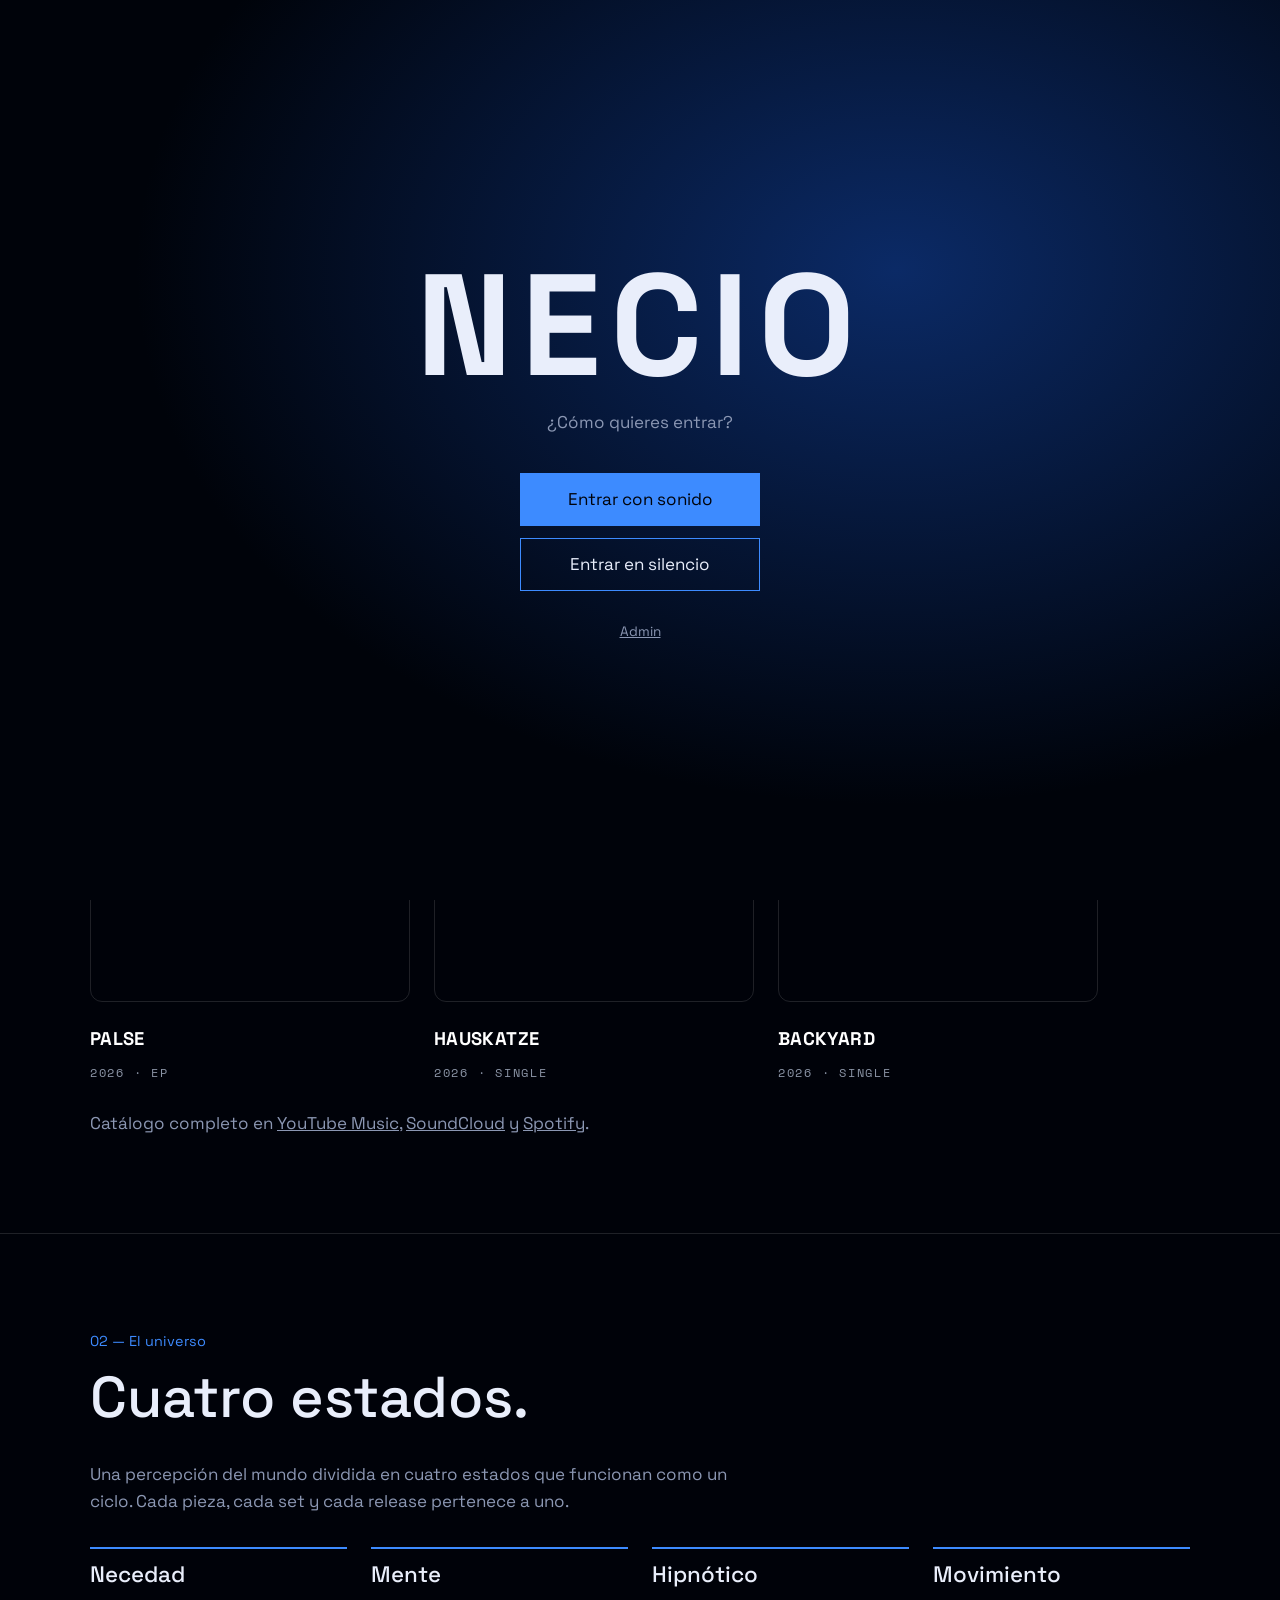
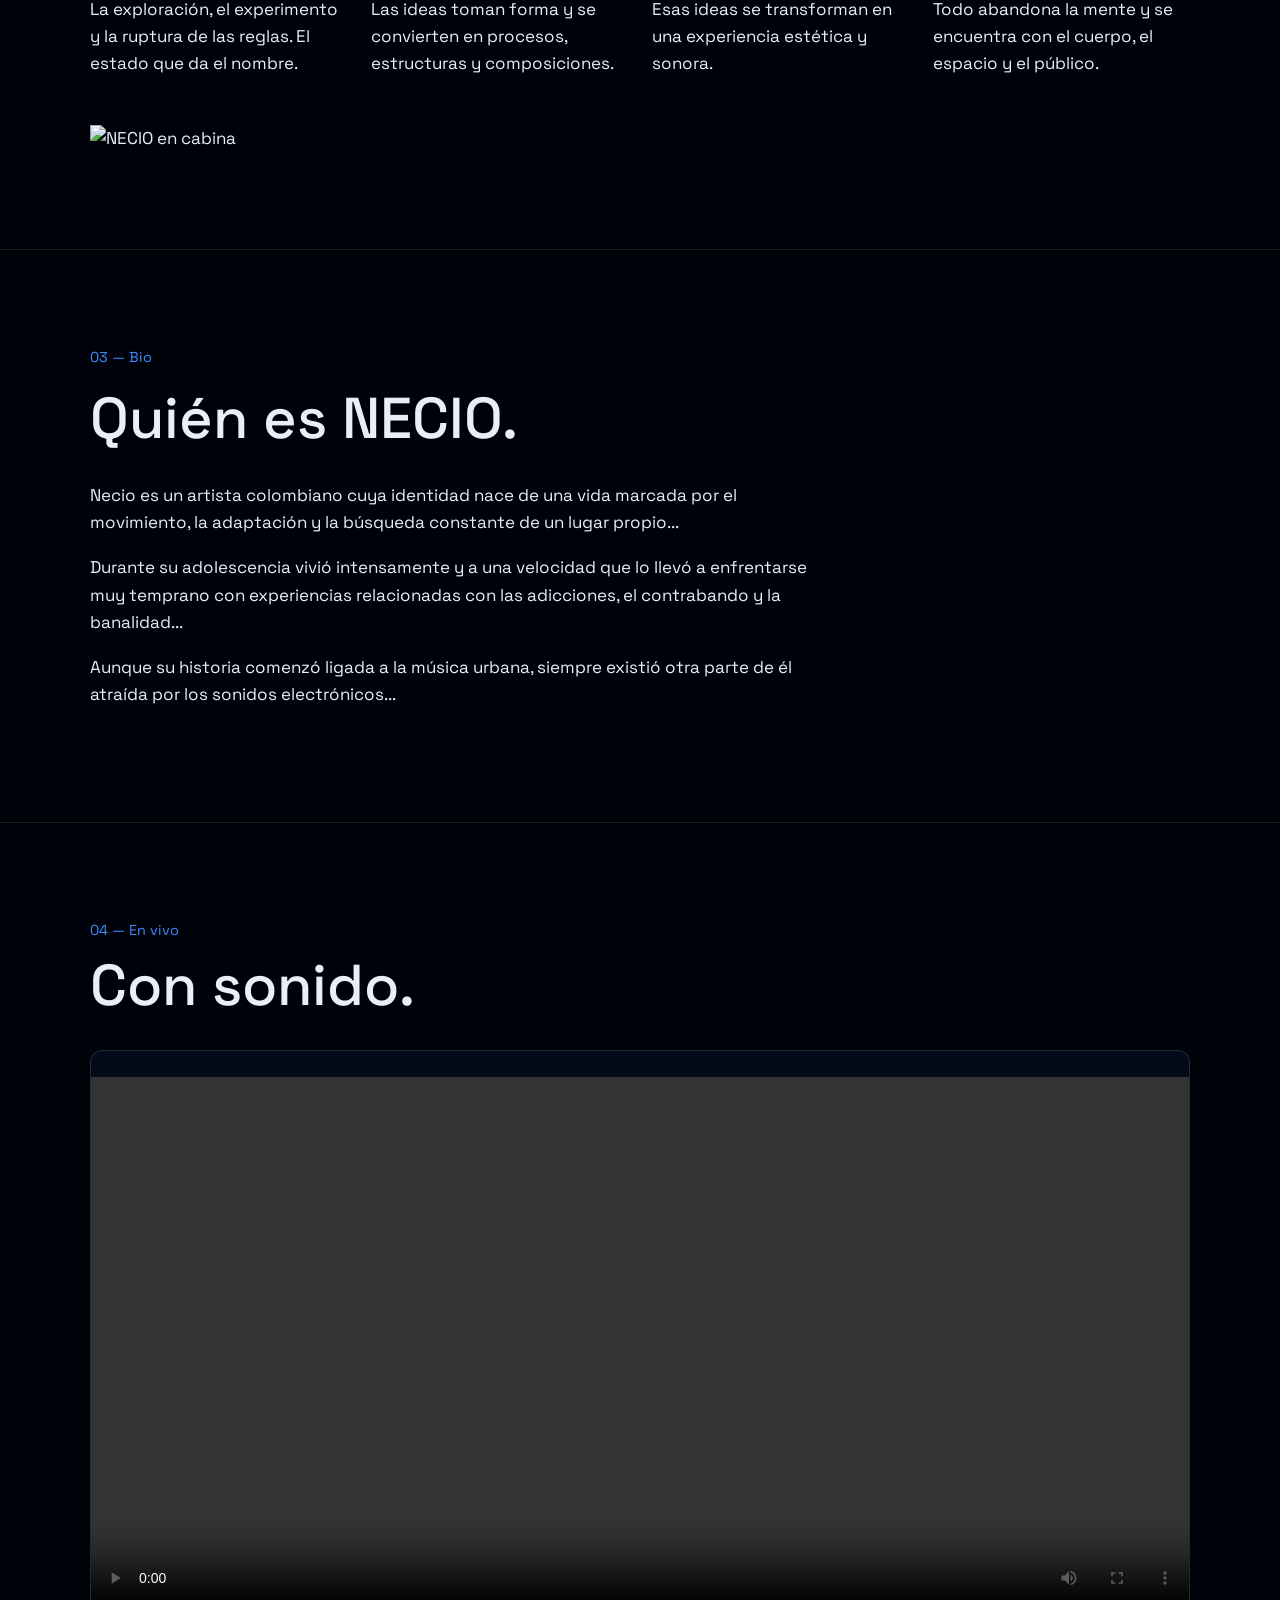
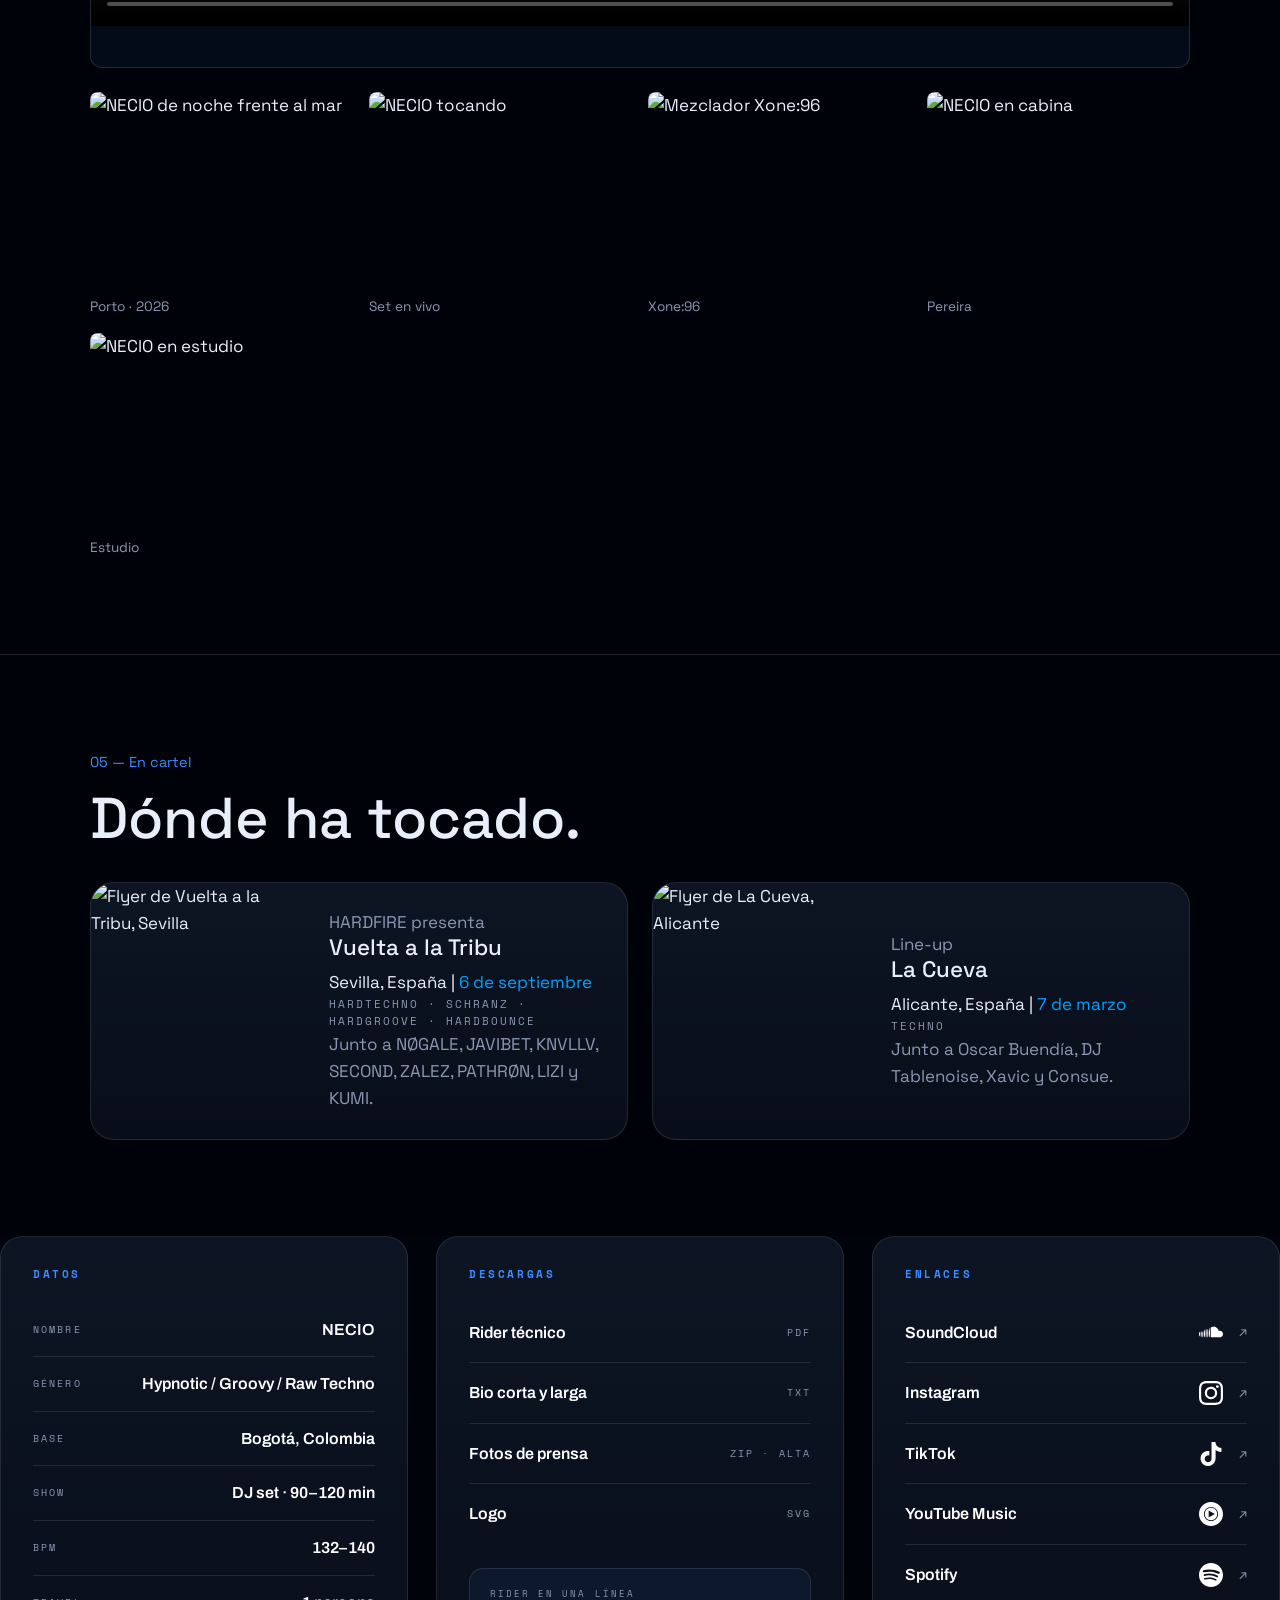
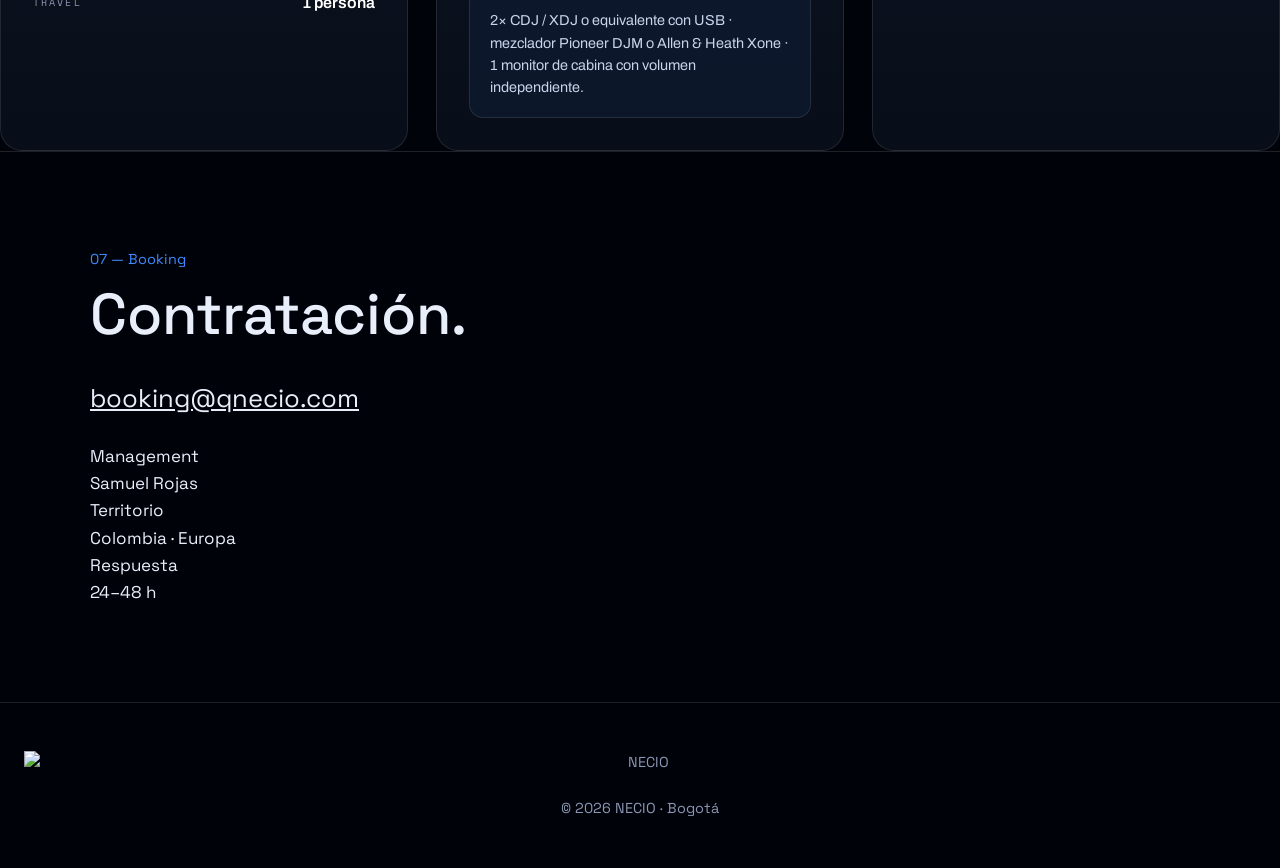
==== commit 4f2427c7: "Mis ultimos cambios" ====
--- a/necio.html
+++ b/necio.html
@@ -47,6 +47,7 @@
   <p>¿Cómo quieres entrar?</p>
   <button class="btn fill" id="enter-sound" type="button">Entrar con sonido</button>
   <button class="btn" id="enter-silent" type="button">Entrar en silencio</button>
+  <button class="btn admin-entry" id="enter-admin" type="button">Admin</button>
 </div>
 
 <!-- Música de fondo -->
@@ -113,7 +114,7 @@
     </iframe>
 
     <h3>Releases</h3>
-    <div class="releases">
+    <div class="releases" id="lista-releases">
       <a class="release" href="https://music.youtube.com/watch?v=eZcFYMa-s64" target="_blank" rel="noopener noreferrer">
         <img src="https://yt3.googleusercontent.com/lQ50PLWq1FJasLTcOrKSk-A55QZu2jLQfzMXGzaXA_AhbRSQWYRA1R1ilvt7PXXEuQCtOLxrFVoseEM=w544-h544-l90-rj" alt="Portada de PALSE" width="320" height="320" loading="lazy">
         <strong>PALSE</strong>
@@ -200,7 +201,7 @@
   <div class="wrap">
     <p class="tag">05 — En cartel</p>
     <h2>Dónde ha tocado.</h2>
-    <div class="events">
+    <div class="events" id="lista-eventos">
 
       <article class="event">
         <img src="https://qnecio.com/assets/img/evento-vuelta-tribu.jpg" alt="Flyer de Vuelta a la Tribu, Sevilla" loading="lazy">
@@ -297,6 +298,7 @@
 </footer>
 
 <script src="supabase.js"></script>
+<script src="admin.js"></script>
 <script type="importmap">
 { "imports": { "three": "https://cdn.jsdelivr.net/npm/three@0.169.0/build/three.module.js" } }
 </script>
--- a/style.css
+++ b/style.css
@@ -801,4 +801,90 @@
   .email-modal__box {
     animation: none;
   }
-}+}
+
+/* =========================================================
+   ADMIN
+   ========================================================= */
+#gate .admin-entry {
+  min-width: 0;
+  margin-top: 14px;
+  padding: 4px 8px;
+  border: 0;
+  color: var(--muted);
+  font-size: 0.85rem;
+  text-decoration: underline;
+}
+
+.item { width: 100%; }
+.releases .item { width: 320px; max-width: 100%; }
+
+.admin-actions {
+  display: flex;
+  gap: 8px;
+  margin-top: 12px;
+}
+
+.admin-actions .btn,
+.admin-add {
+  min-width: 0;
+  margin: 0 0 12px;
+  padding: 6px 14px;
+  font: inherit;
+  font-size: 0.85rem;
+  cursor: pointer;
+  background: none;
+  color: var(--text);
+}
+
+.admin-actions .btn:hover,
+.admin-add:hover {
+  background: var(--accent);
+  color: #00030a;
+}
+
+.admin-bar {
+  position: fixed;
+  left: 16px;
+  bottom: 16px;
+  z-index: 60;
+  padding: 8px 14px;
+  border: 1px solid var(--accent);
+  border-radius: 999px;
+  background: rgba(0, 3, 10, 0.92);
+  font-family: var(--mono);
+  font-size: 0.7rem;
+  letter-spacing: 0.12em;
+}
+
+.admin-bar button {
+  margin-left: 8px;
+  border: 0;
+  background: none;
+  color: var(--accent);
+  font: inherit;
+  text-decoration: underline;
+  cursor: pointer;
+}
+
+.admin-box {
+  max-width: 420px;
+  max-height: 90vh;
+  overflow-y: auto;
+}
+
+.admin-form { display: flex; flex-direction: column; gap: 10px; }
+
+.email-modal__box textarea {
+  width: 100%;
+  padding: 12px;
+  background: rgba(0, 3, 10, 0.8);
+  color: var(--text);
+  border: 1px solid var(--line);
+  border-radius: 6px;
+  font: inherit;
+  font-size: 14px;
+  resize: vertical;
+}
+
+.admin-form .btn { margin: 0; text-align: center; }
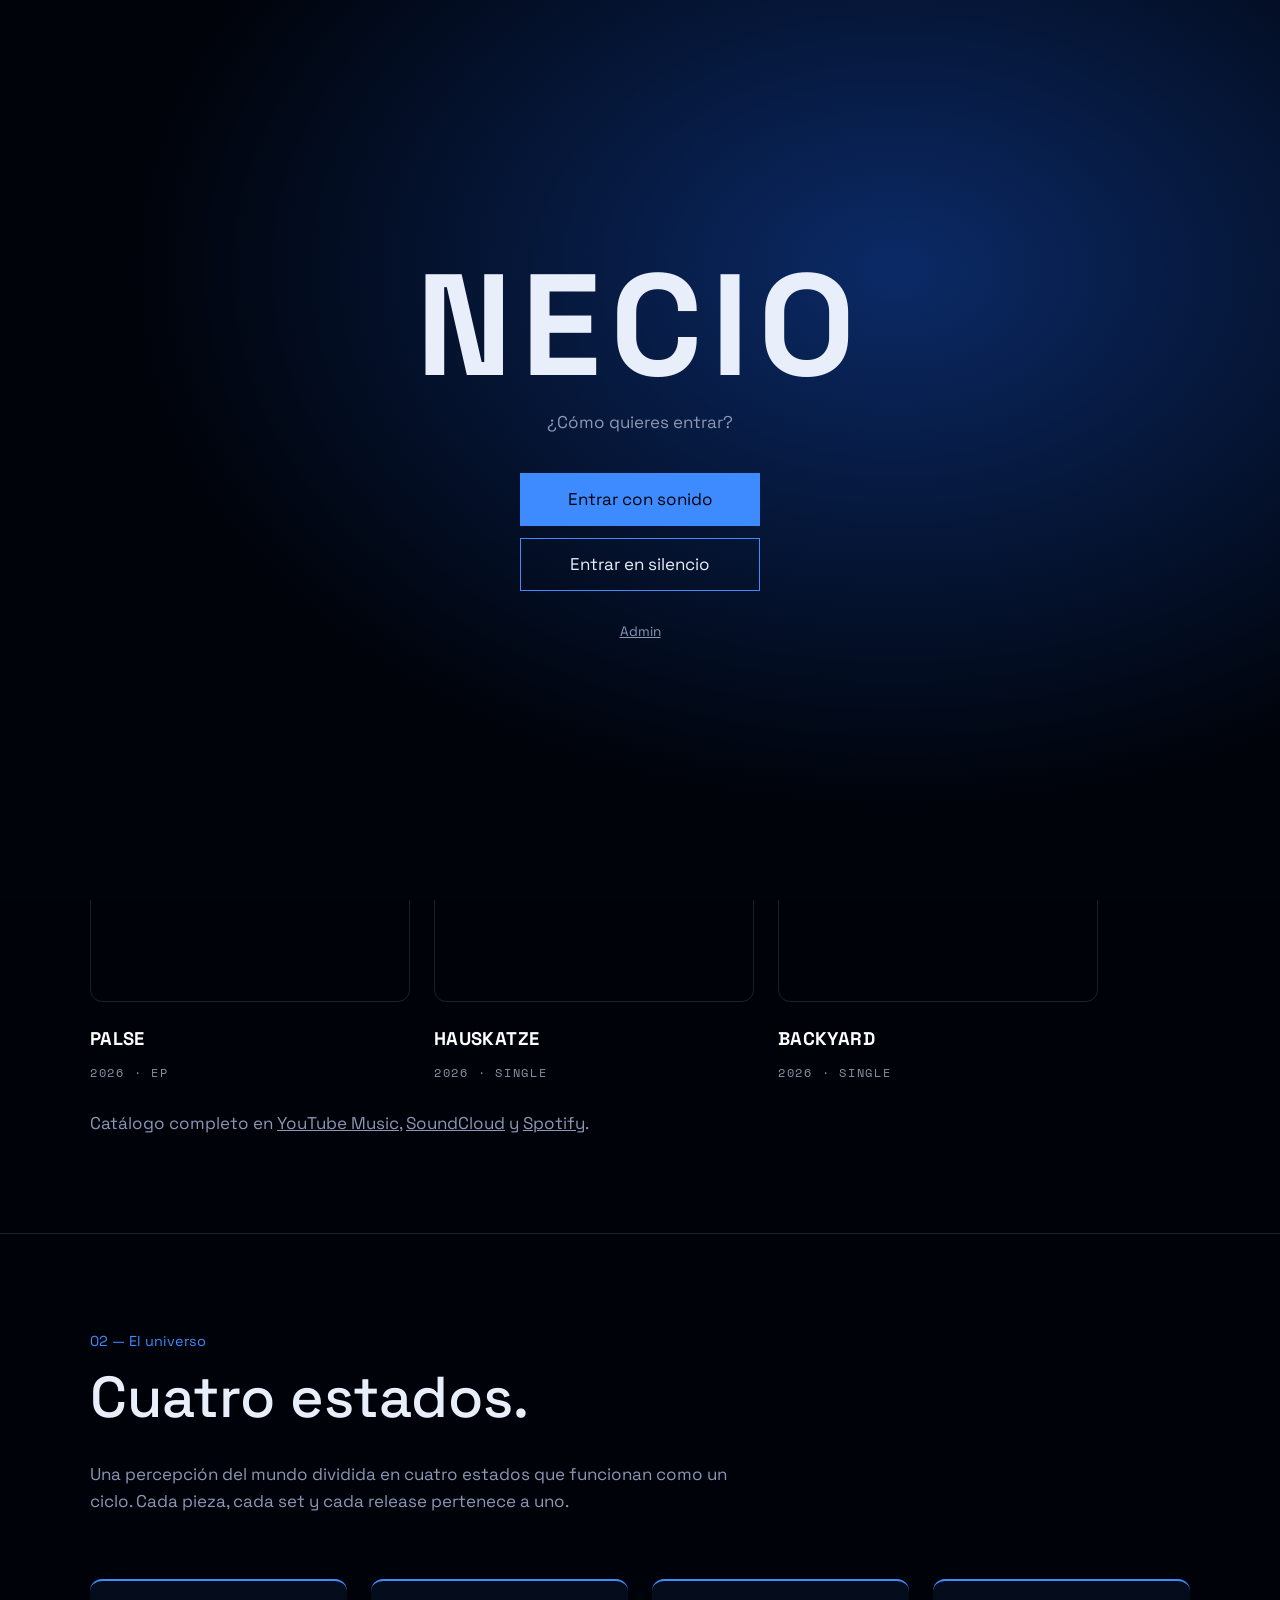
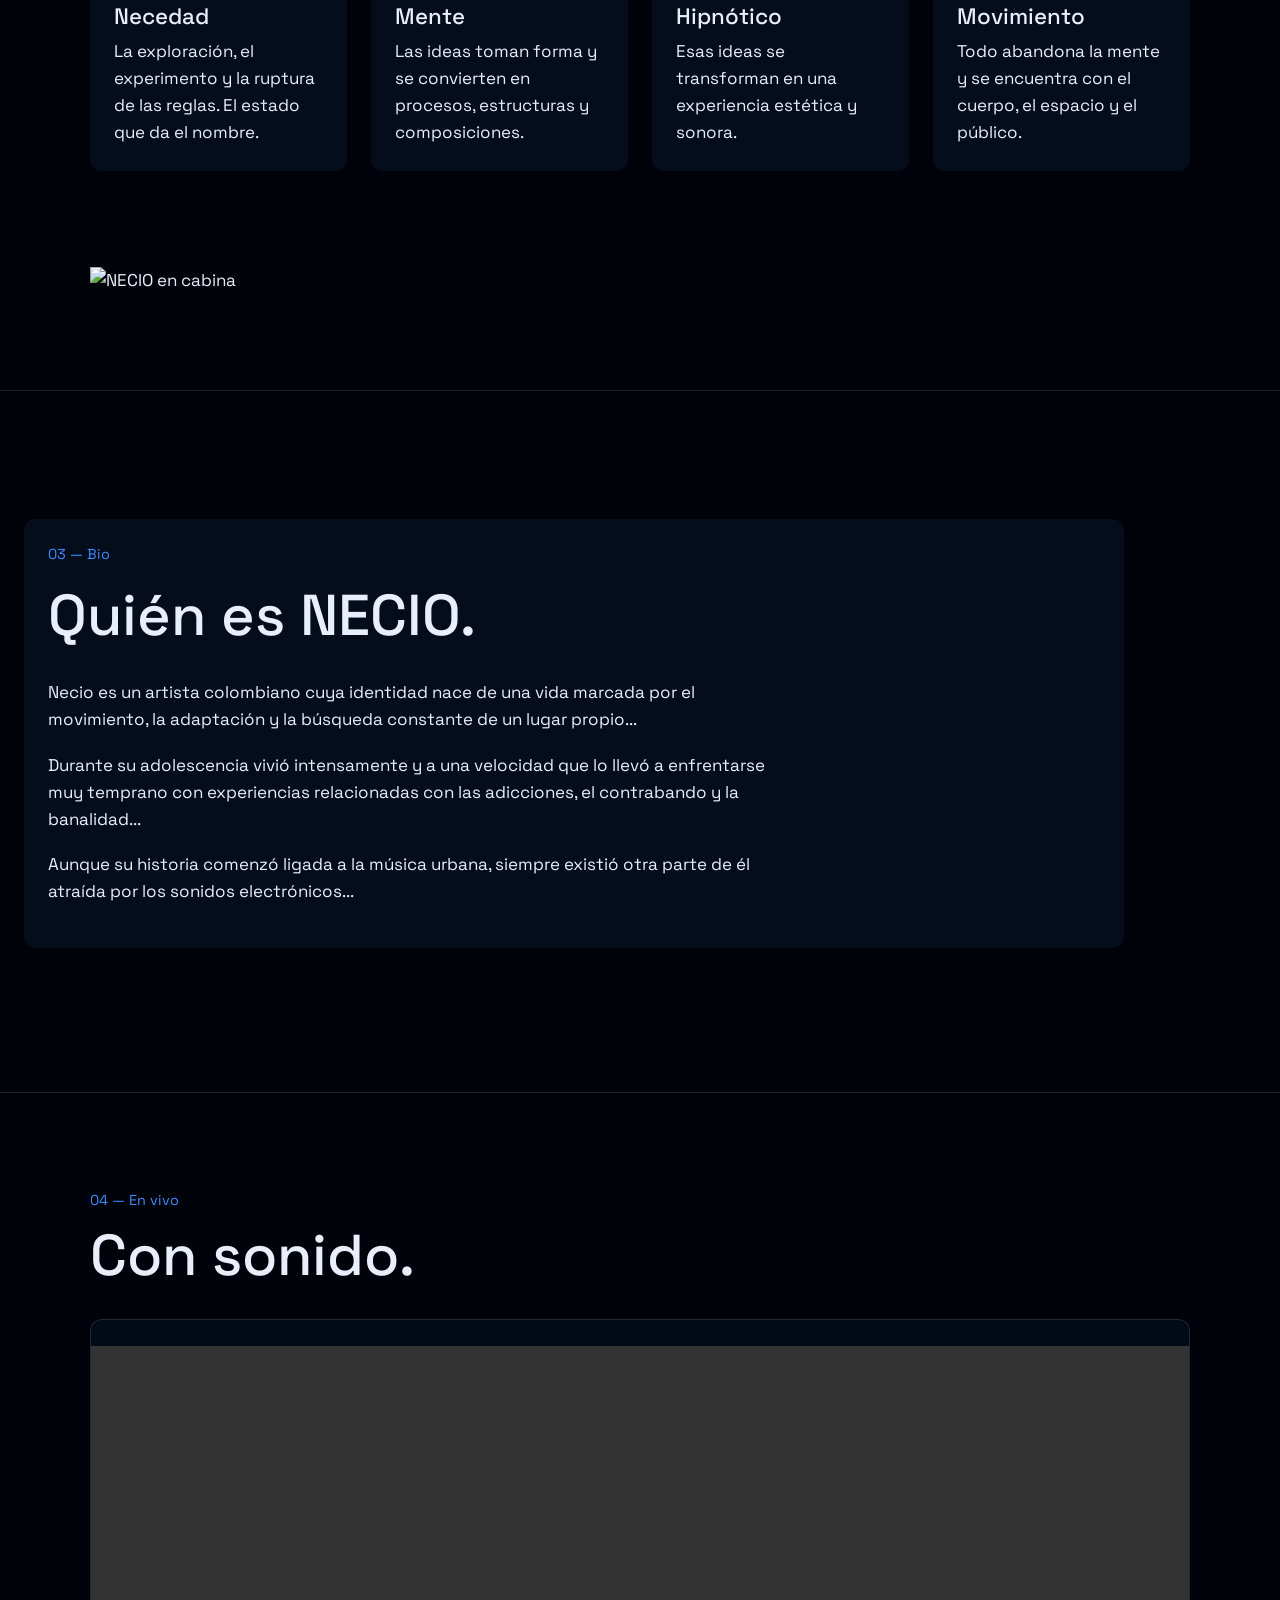
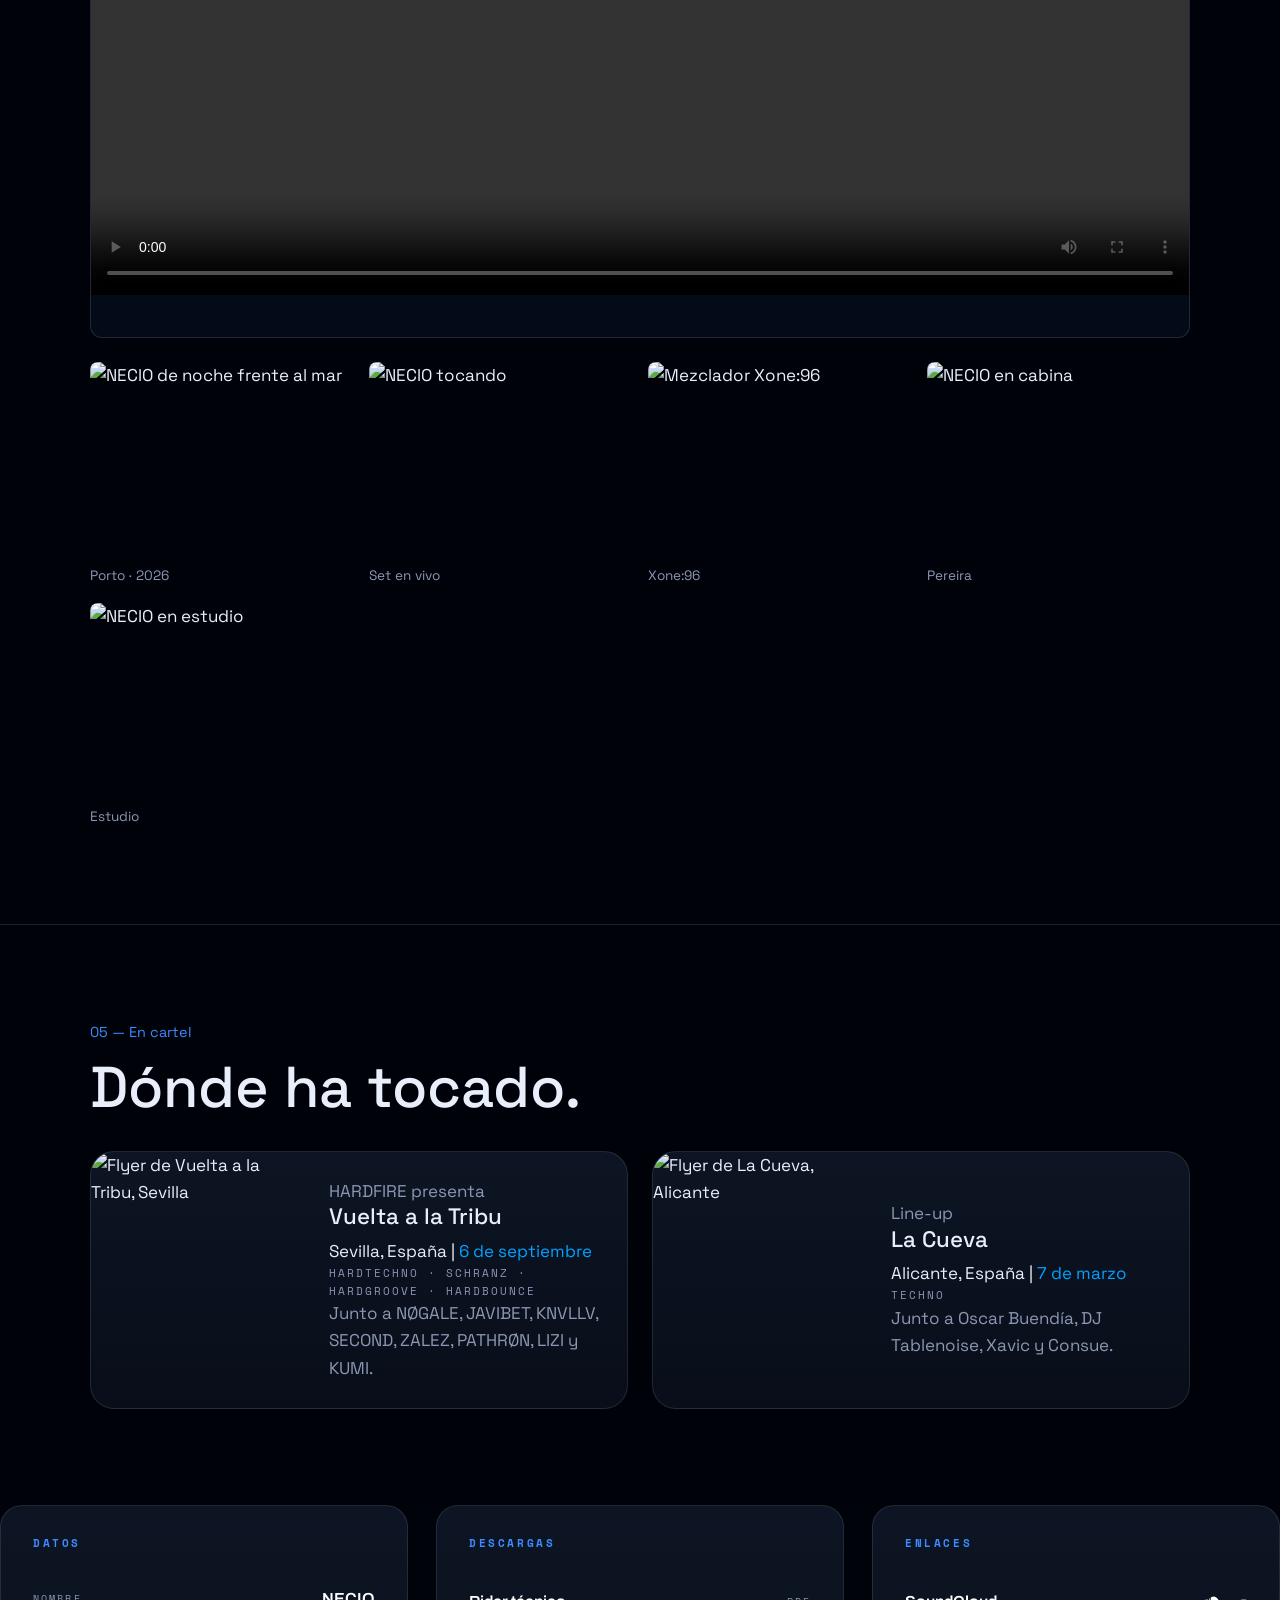
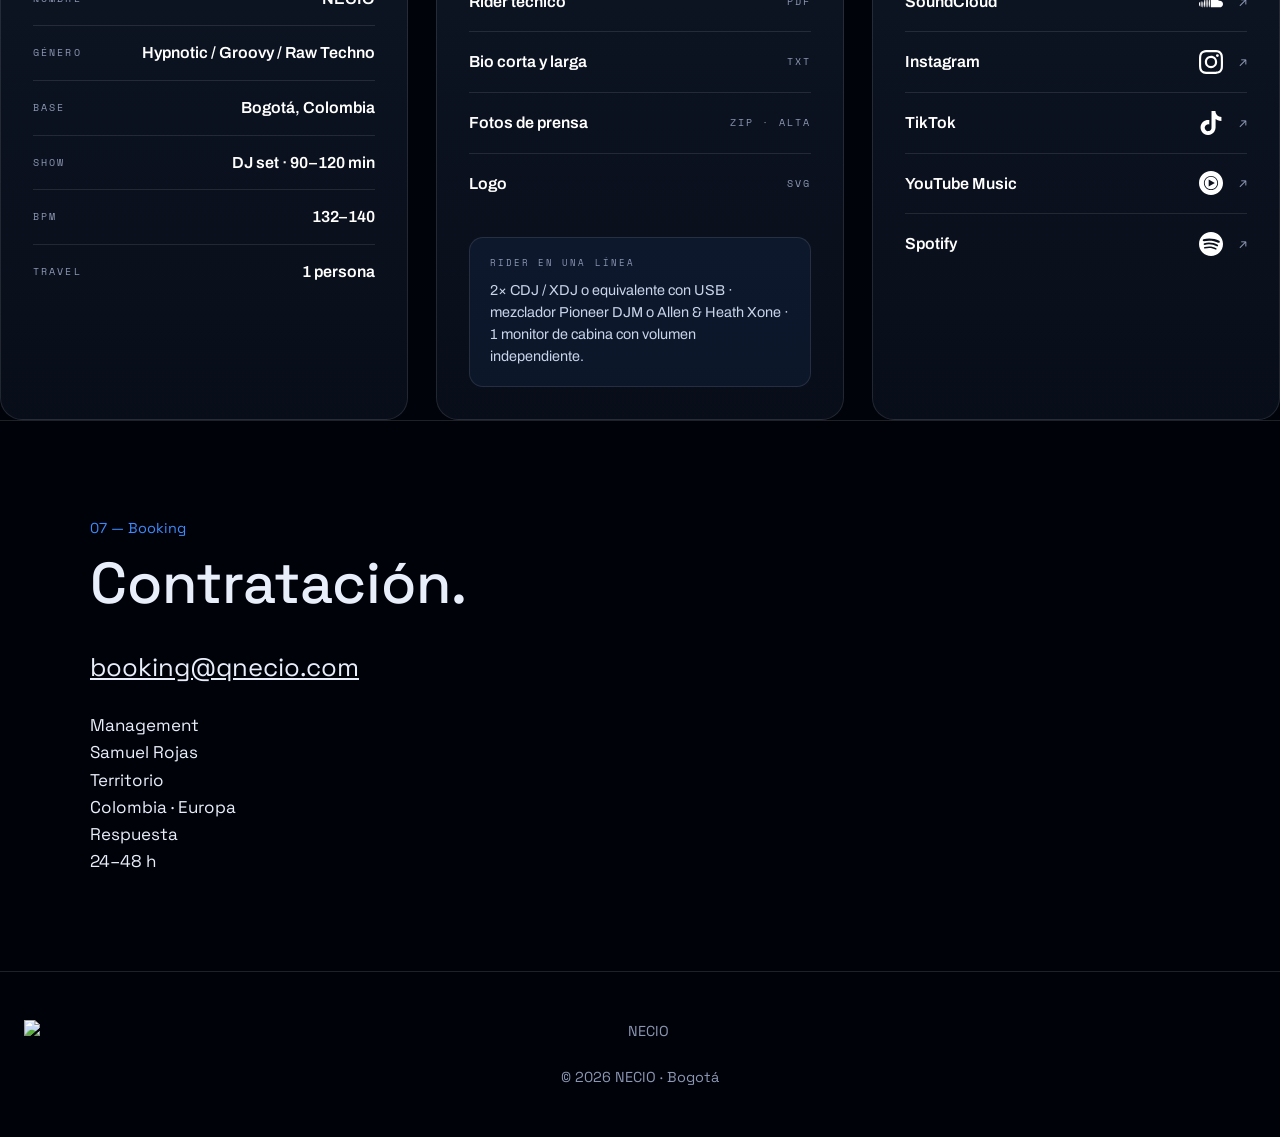
==== commit a5c4296c: "Mis ultimos cambios" ====
--- a/necio.html
+++ b/necio.html
@@ -82,6 +82,7 @@
     <li><a href="#estados">Estados</a></li>
     <li><a href="#bio">Bio</a></li>
     <li><a href="#eventos">En cartel</a></li>
+    <li><a href="#envivo">En vivo</a></li>
     <li><a href="#booking">Booking</a></li>
     <li><button id="sound" type="button" aria-label="Activar o desactivar la música">♪ OFF</button></li>
   </ul>
--- a/style.css
+++ b/style.css
@@ -34,7 +34,6 @@
   font-size: 17px;
 }
 
-/* Bloqueo de scroll mientras la pantalla de entrada esté activa */
 body.locked {
   overflow: hidden;
 }
@@ -376,11 +375,26 @@
 .estados li {
   border-top: 2px solid var(--accent);
   padding-top: 14px;
-}
+
+  background-color: rgba(7, 16, 34, 0.85);
+  padding: 24px;
+  border-radius: 12px;
+  margin: 32px 0 48px;
+
+
+}
+
 
 /* =========================================================
    8. BIO
    ========================================================= */
+.bio {
+  background-color: rgba(7, 16, 34, 0.85);
+  padding: 24px;
+  border-radius: 12px;
+  margin: 32px 0 48px;
+}
+
 .bio p {
   max-width: 68ch;
   margin-bottom: 18px;
@@ -609,8 +623,8 @@
    ========================================================= */
 .enlaces li a {
   display: flex;
-  align-items: center;            /* centra el icono con el texto en vertical */
-  justify-content: space-between; /* texto a la izquierda, icono a la derecha */
+  align-items: center;           
+  justify-content: space-between;
   width: 100%;
   gap: 16px;
 }
@@ -620,10 +634,10 @@
   width: 24px;
   height: 24px;
   min-width: 24px;
-  margin-left: auto;   /* pegado a la derecha */
-  fill: #ffffff;       /* relleno blanco */
+  margin-left: auto;   
+  fill: #ffffff;      
   stroke: none;
-  color: #ffffff;      /* lo usa el icono de TikTok */
+  color: #ffffff;     
 }
 
 /* =========================================================
